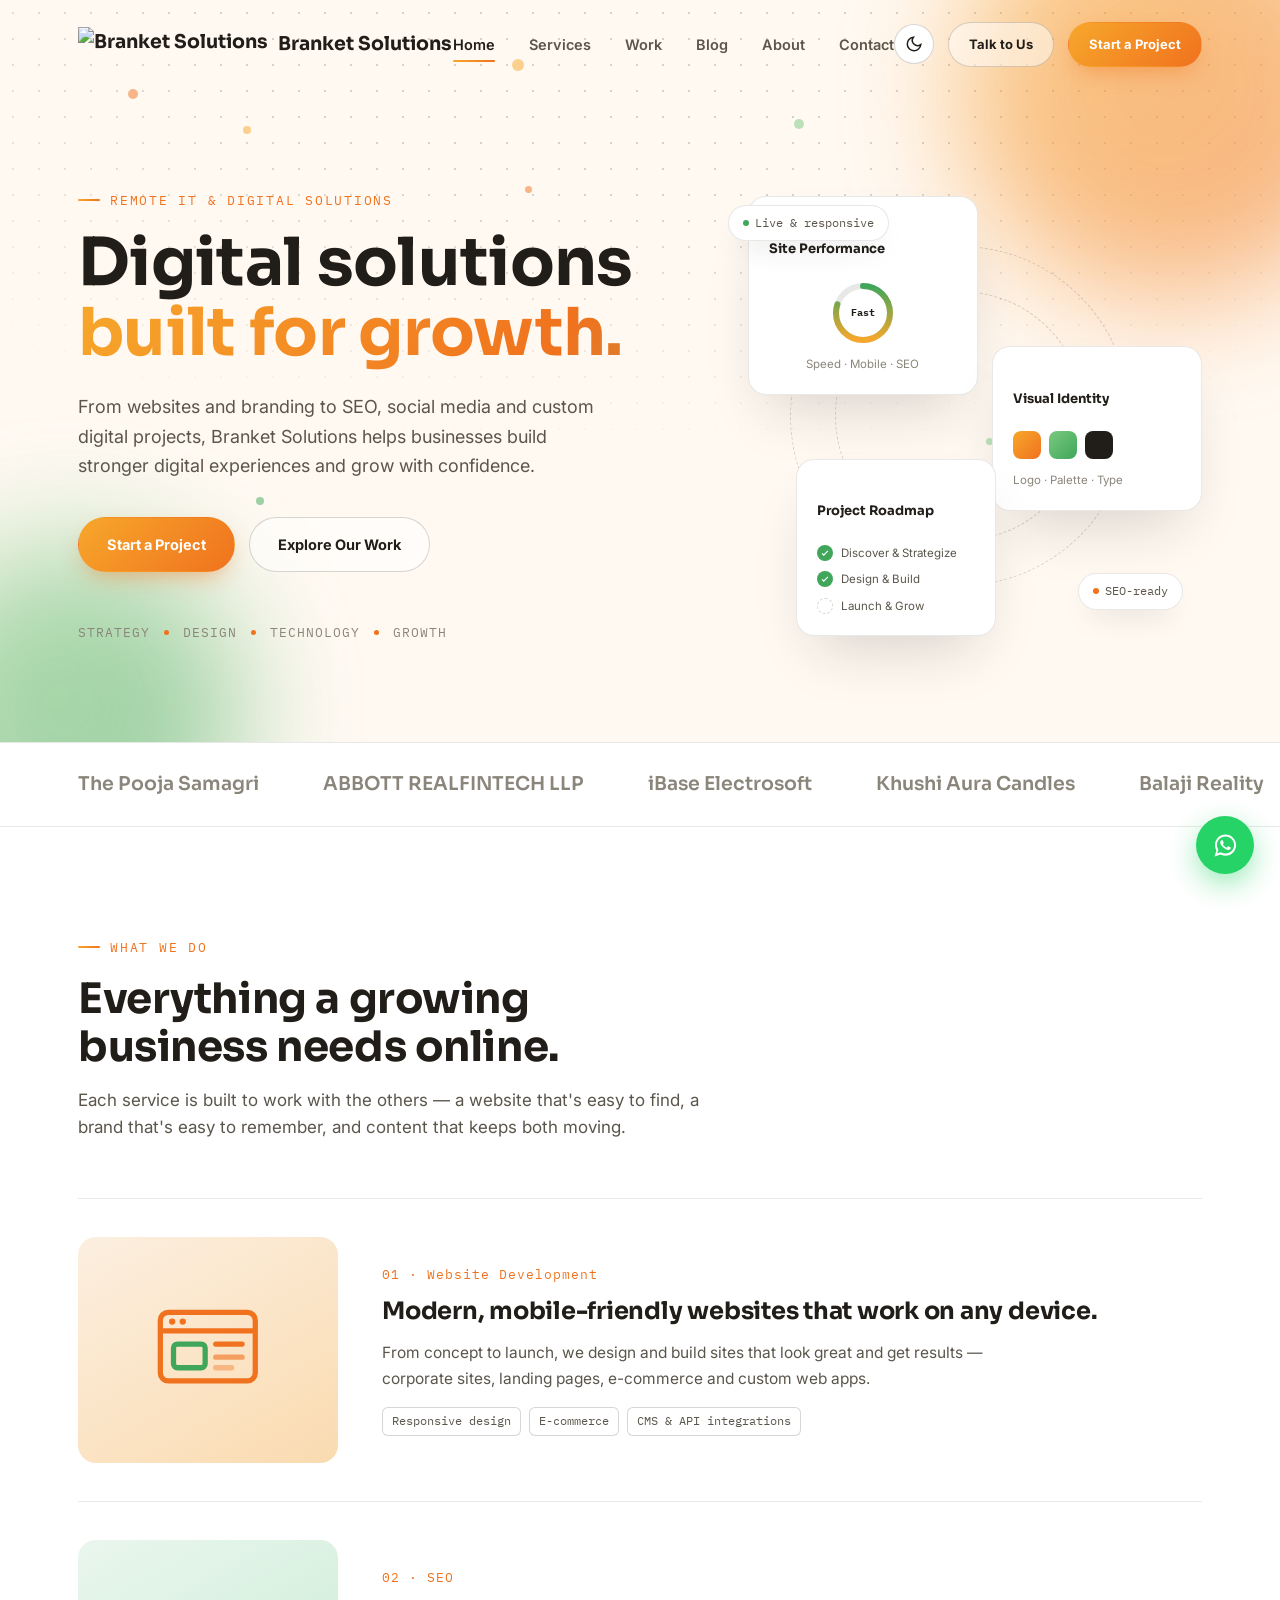
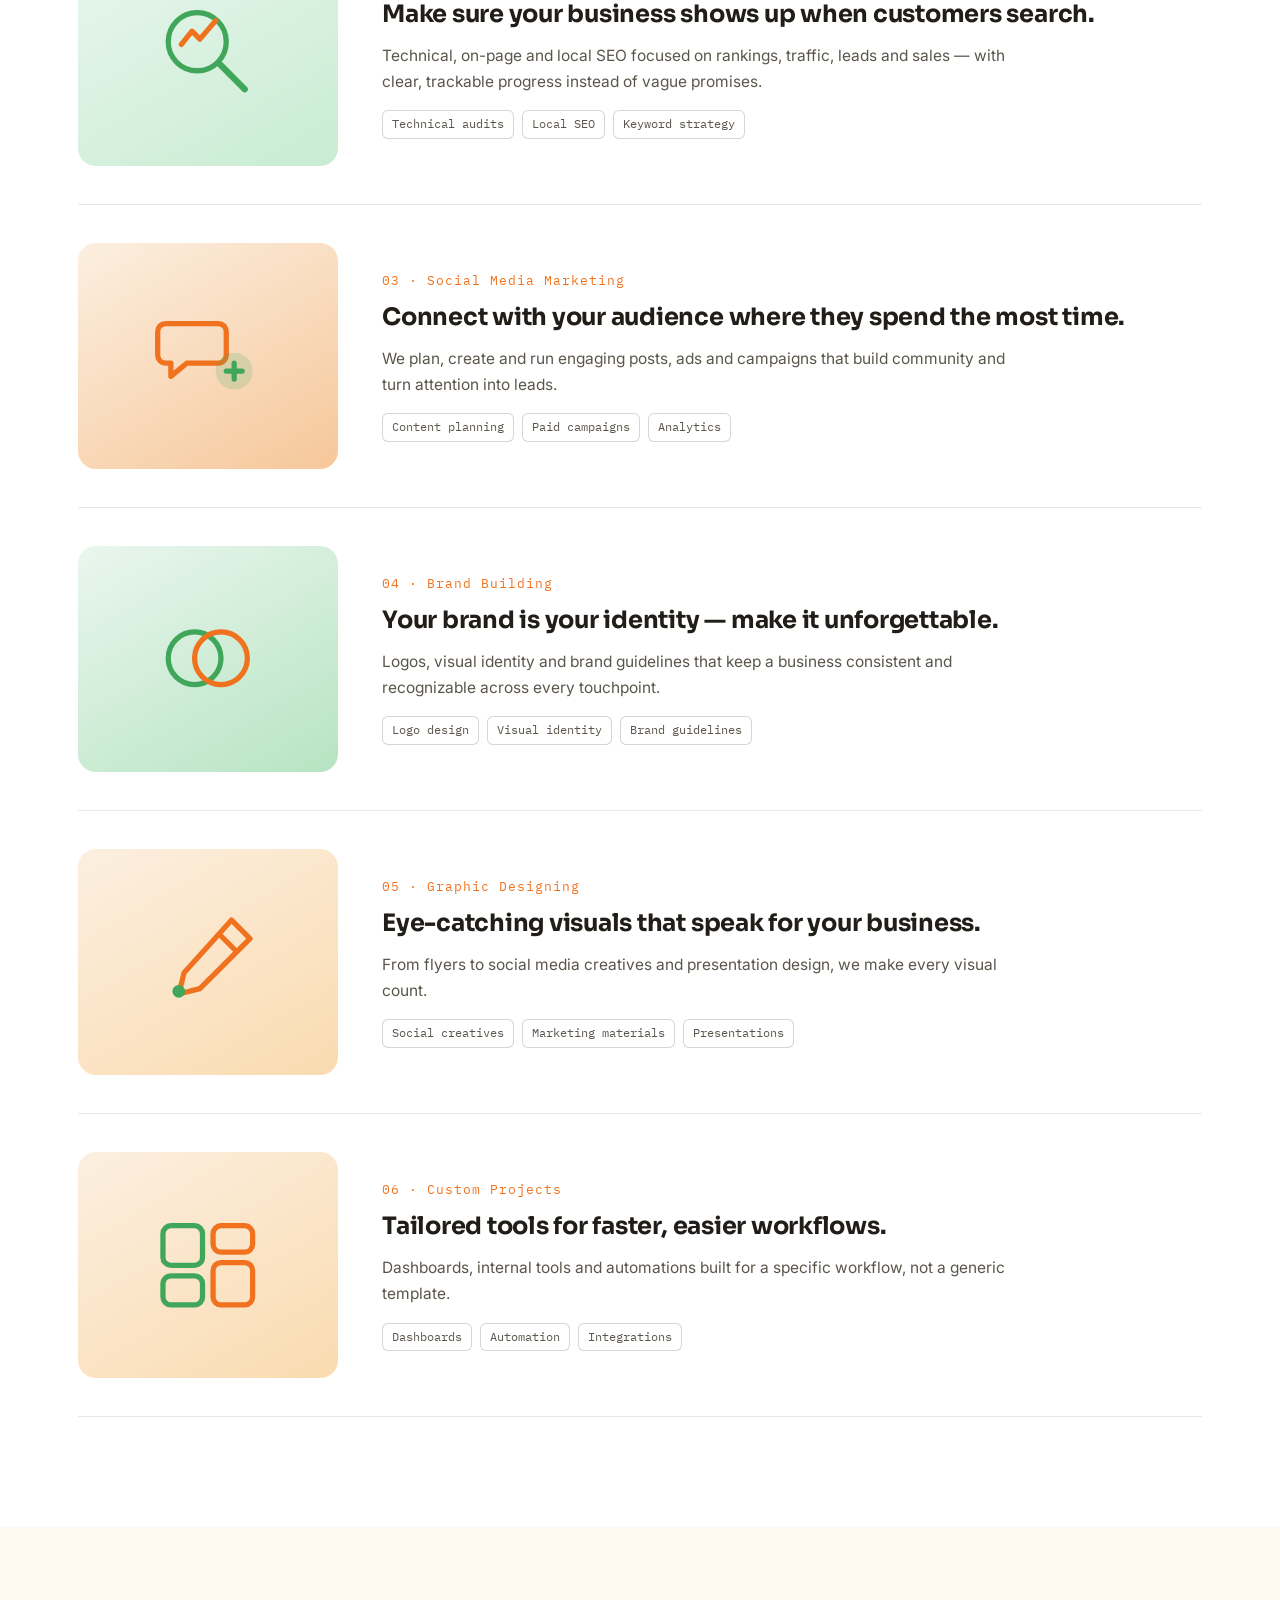
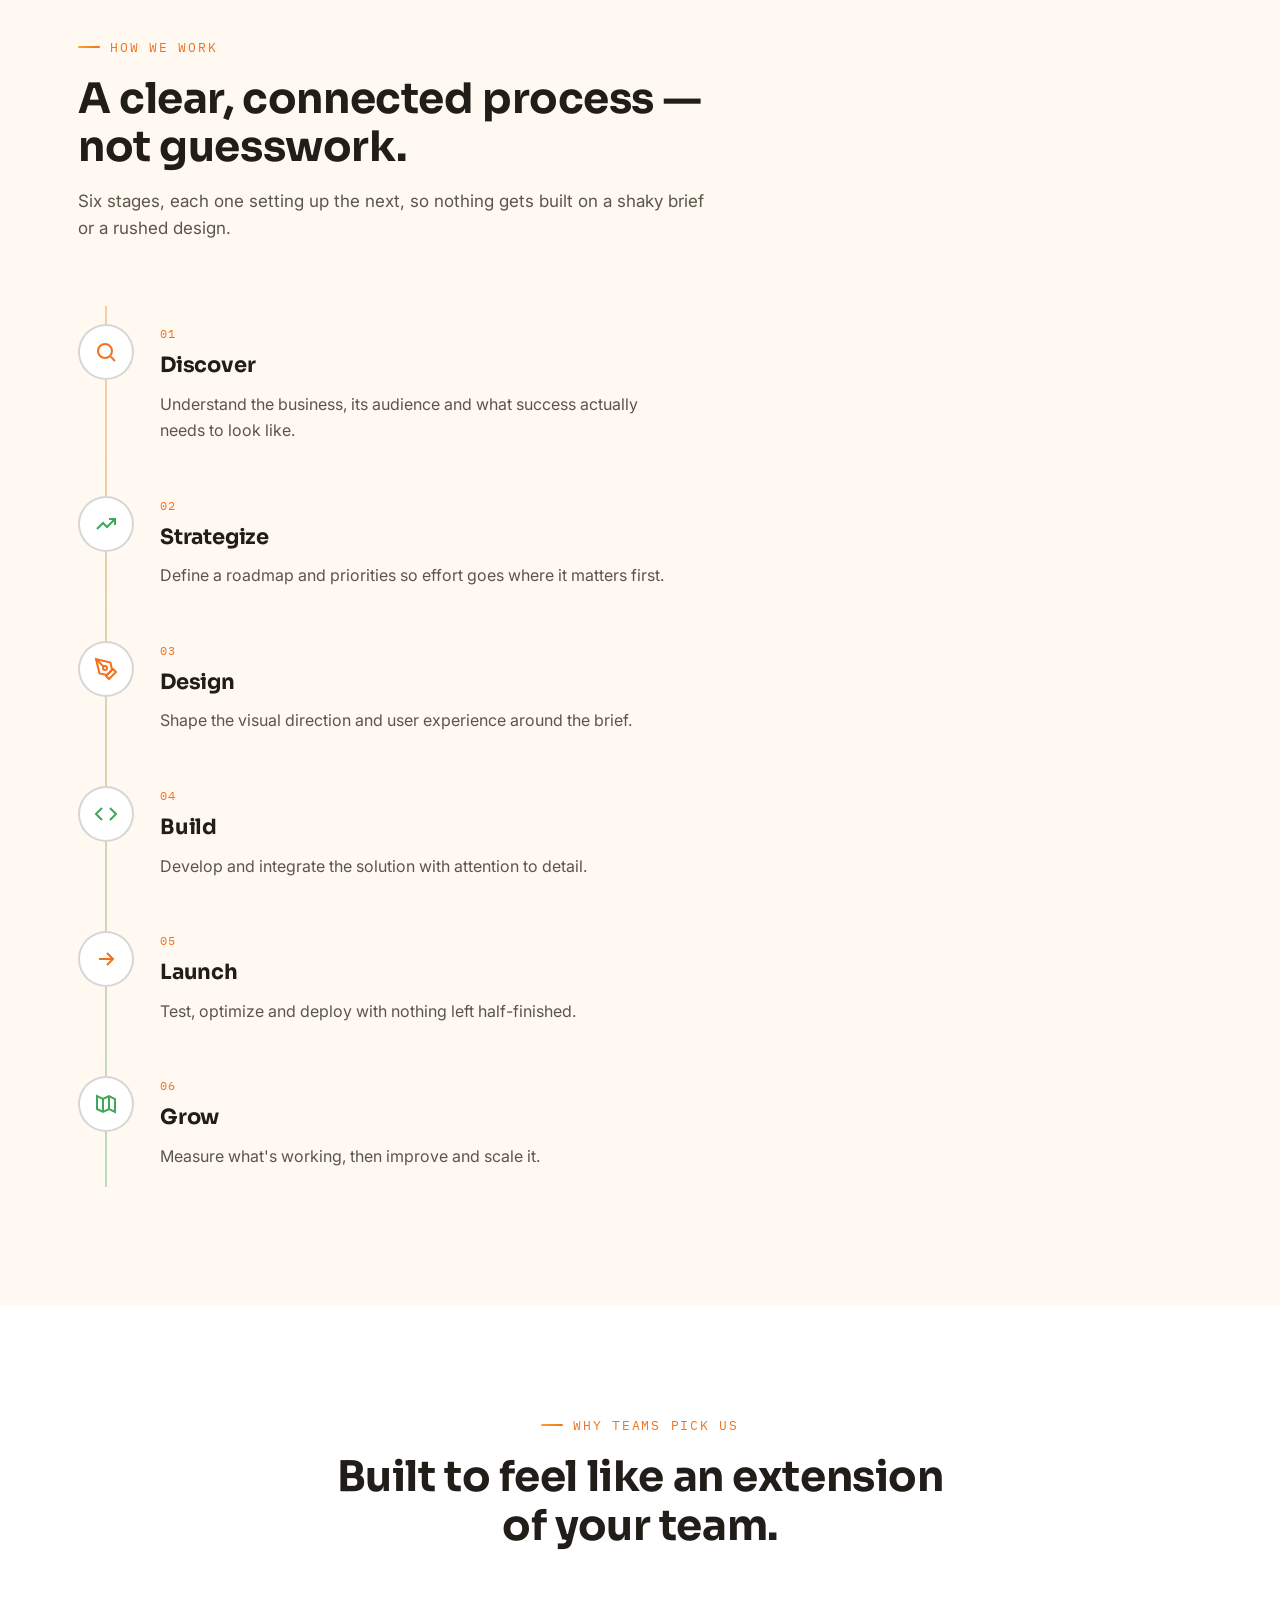
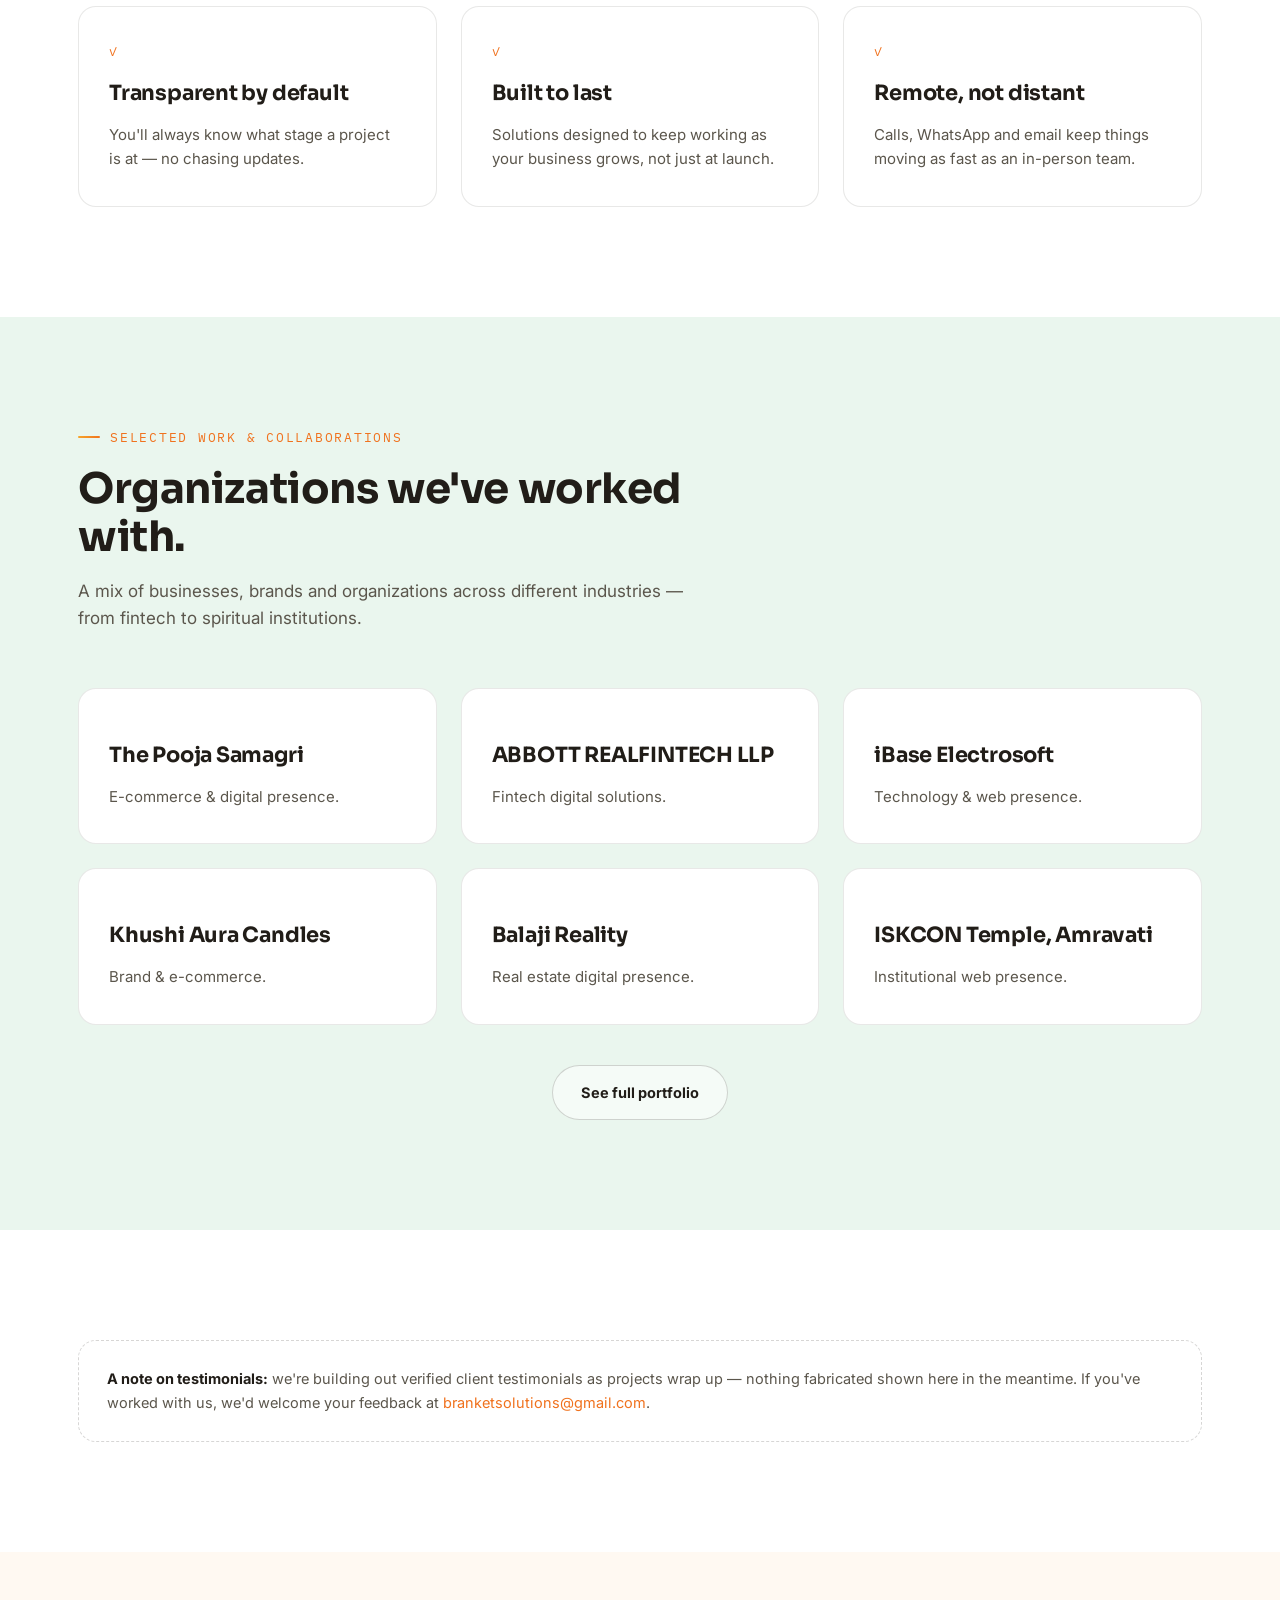
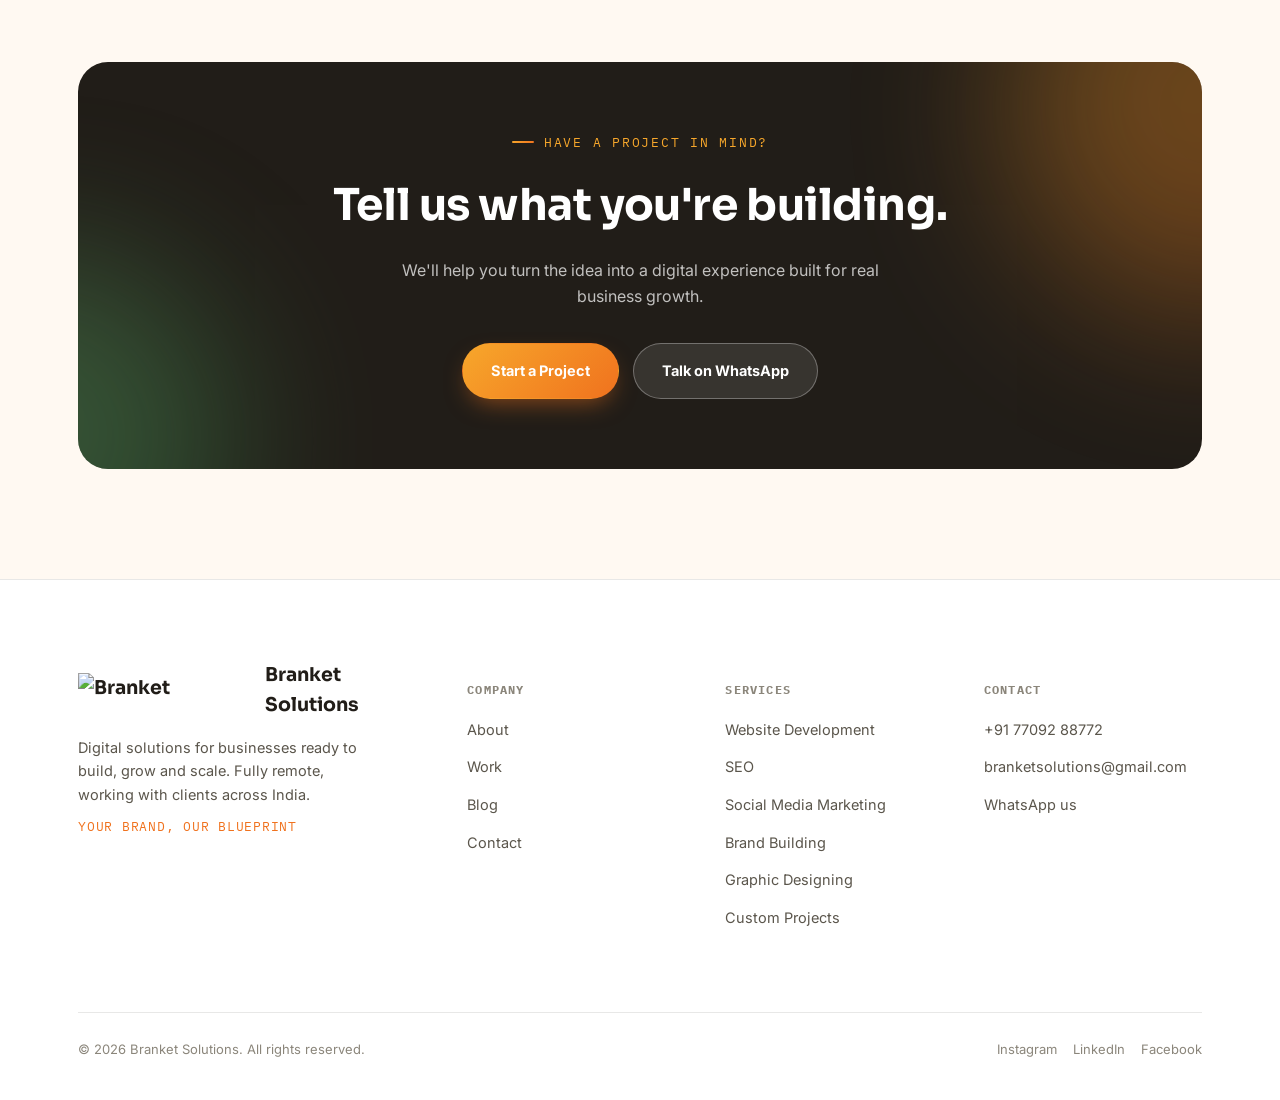
==== index.html @ 9de7635f "Add files via upload" ====
<!DOCTYPE html>
<html lang="en">
<head>
<meta charset="UTF-8">
<meta name="viewport" content="width=device-width, initial-scale=1.0">
<title>Branket Solutions — Digital Solutions Built for Growth</title>
<meta name="description" content="Branket Solutions is a remote IT and digital solutions company offering website development, SEO, social media marketing, brand building and custom projects.">
<link rel="icon" type="image/png" href="assets/favicon.png">
<link rel="stylesheet" href="style.css">
<meta name="keywords" content="Branket Solutions, website development company, SEO services India, social media marketing agency, brand building, graphic design agency, custom software development, digital marketing agency India, remote IT company">
<link rel="canonical" href="https://branketsolutions.website/">
<meta name="robots" content="index, follow">
<meta name="author" content="Branket Solutions">
<meta property="og:type" content="website">
<meta property="og:title" content="Branket Solutions — Website Development, SEO & Digital Marketing Agency">
<meta property="og:description" content="Branket Solutions is a remote IT and digital solutions company offering website development, SEO, social media marketing, brand building, graphic designing and custom software projects across India.">
<meta property="og:url" content="https://branketsolutions.website/">
<meta property="og:image" content="https://branketsolutions.website/assets/logo.png">
<meta property="og:site_name" content="Branket Solutions">
<meta name="twitter:card" content="summary_large_image">
<meta name="twitter:title" content="Branket Solutions — Website Development, SEO & Digital Marketing Agency">
<meta name="twitter:description" content="Branket Solutions is a remote IT and digital solutions company offering website development, SEO, social media marketing, brand building, graphic designing and custom software projects across India.">
<meta name="twitter:image" content="https://branketsolutions.website/assets/logo.png">
<meta name="theme-color" content="#F0721E">
<link rel="preconnect" href="https://fonts.googleapis.com">
<link rel="preconnect" href="https://fonts.gstatic.com" crossorigin>
<link rel="stylesheet" href="https://fonts.googleapis.com/css2?family=Sora:wght@400;500;600;700;800&family=Inter:wght@400;500;600;700&family=IBM+Plex+Mono:wght@400;500&display=swap">
<script type="application/ld+json">
{
  "@context": "https://schema.org",
  "@type": "Organization",
  "name": "Branket Solutions",
  "alternateName": "Branket = Brand + Market",
  "url": "https://branketsolutions.website/",
  "logo": "https://branketsolutions.website/assets/logo.png",
  "slogan": "Your Brand, Our Blueprint",
  "description": "Branket Solutions is a fully remote IT and digital solutions company offering website development, SEO, social media marketing, brand building, graphic designing and custom software projects.",
  "founder": { "@type": "Person", "name": "Piyush Mishra" },
  "areaServed": "IN",
  "email": "branketsolutions@gmail.com",
  "telephone": "+91-77092-88772",
  "sameAs": [
    "https://instagram.com/branketsolutions"
  ]
}
</script>

</head>
<body>
<div class="preloader" role="status" aria-label="Loading">
  <img src="assets/logo-mark.png" alt="">
  <div class="loader-bar"><span></span></div>
</div>
<div class="scroll-progress"></div>

<nav class="nav">
  <div class="wrap">
    <a href="index.html" class="brand"><img src="assets/logo-mark.png" alt="Branket Solutions"> Branket Solutions</a>
    <div class="nav-links">
      <a href="index.html" class="active">Home</a>
      <a href="services.html">Services</a>
      <a href="work.html">Work</a>
      <a href="blog.html">Blog</a>
      <a href="about.html">About</a>
      <a href="contact.html">Contact</a>
    </div>
    <div class="nav-cta">
      <button class="theme-btn" aria-label="Toggle dark mode">
        <svg class="icon-moon" viewBox="0 0 24 24" fill="none" stroke="currentColor" stroke-width="2"><path d="M21 12.79A9 9 0 1 1 11.21 3 7 7 0 0 0 21 12.79z"/></svg>
        <svg class="icon-sun" viewBox="0 0 24 24" fill="none" stroke="currentColor" stroke-width="2"><circle cx="12" cy="12" r="4"/><path d="M12 2v2M12 20v2M4.93 4.93l1.41 1.41M17.66 17.66l1.41 1.41M2 12h2M20 12h2M6.34 17.66l-1.41 1.41M19.07 4.93l-1.41 1.41"/></svg>
      </button>
      <a href="contact.html" class="btn btn-ghost btn-sm">Talk to Us</a>
      <a href="contact.html" class="btn btn-primary btn-sm">Start a Project</a>
    </div>
    <button class="nav-toggle" aria-label="Open menu">
      <svg viewBox="0 0 24 24" fill="none" stroke="currentColor" stroke-width="2"><path d="M3 6h18M3 12h18M3 18h18"/></svg>
    </button>
  </div>
</nav>

<div class="mobile-menu">
  <a href="index.html">Home</a>
  <a href="services.html">Services</a>
  <a href="work.html">Work</a>
  <a href="blog.html">Blog</a>
  <a href="about.html">About</a>
  <a href="contact.html">Contact</a>
  <a href="contact.html" class="btn btn-primary">Start a Project</a>
</div>

<header class="hero">
  <div class="dot-grid"></div>
  <div class="particle-field" aria-hidden="true">
  <span class="particle" style="top:8%; left:40%; width:12px; height:12px; background:var(--orange-2); animation-duration:9s; animation-delay:1.5s;"></span>
  <span class="particle" style="top:16%; left:62%; width:10px; height:10px; background:var(--green-2); animation-duration:10s; animation-delay:0.1s;"></span>
  <span class="particle" style="top:59%; left:77%; width:7px; height:7px; background:var(--green-2); animation-duration:9s; animation-delay:0.7s;"></span>
  <span class="particle" style="top:17%; left:19%; width:8px; height:8px; background:var(--orange-2); animation-duration:6s; animation-delay:0.6s;"></span>
  <span class="particle" style="top:67%; left:20%; width:8px; height:8px; background:var(--green); animation-duration:10s; animation-delay:0.7s;"></span>
  <span class="particle" style="top:12%; left:10%; width:10px; height:10px; background:var(--orange); animation-duration:7s; animation-delay:3.8s;"></span>
  <span class="particle" style="top:25%; left:41%; width:7px; height:7px; background:var(--orange); animation-duration:10s; animation-delay:2.5s;"></span>
</div>
  <div class="blob blob-orange" style="width:420px;height:420px;top:-120px;right:-100px;"></div>
  <div class="blob blob-green" style="width:340px;height:340px;bottom:-140px;left:-100px; animation-delay:3s;"></div>

  <div class="wrap hero-grid">
    <div>
      <div class="eyebrow">Remote IT & Digital Solutions</div>
      <h1>Digital solutions <span class="hl">built for growth.</span></h1>
      <p class="hero-sub">From websites and branding to SEO, social media and custom digital projects, Branket Solutions helps businesses build stronger digital experiences and grow with confidence.</p>
      <div class="hero-ctas">
        <a href="contact.html" class="btn btn-primary">Start a Project</a>
        <a href="work.html" class="btn btn-ghost">Explore Our Work</a>
      </div>
      <div class="hero-trust">
        <span>Strategy</span><span class="dot"></span>
        <span>Design</span><span class="dot"></span>
        <span>Technology</span><span class="dot"></span>
        <span>Growth</span>
      </div>
    </div>

    <div class="hero-visual" aria-hidden="true">
      <div class="hero-ring r1"></div>
      <div class="hero-ring r2"></div>

      <span class="chip-float anim-bounce" style="top:2%; left:2%;"><span class="dot" style="background:var(--green);"></span> Live &amp; responsive</span>
      <span class="chip-float anim-bounce anim-delay-2" style="bottom:6%; right:4%;"><span class="dot" style="background:var(--orange);"></span> SEO-ready</span>

      <div class="hero-card c1 anim-twist">
        <h5>Site Performance</h5>
        <div class="gauge">
          <svg viewBox="0 0 64 64">
            <defs>
              <linearGradient id="gaugeGradient" x1="0%" y1="0%" x2="100%" y2="0%">
                <stop offset="0%" stop-color="var(--orange-2)"/>
                <stop offset="100%" stop-color="var(--green)"/>
              </linearGradient>
            </defs>
            <circle class="track" cx="32" cy="32" r="27"/>
            <circle class="fill" cx="32" cy="32" r="27"/>
          </svg>
          <span class="gauge-label">Fast</span>
        </div>
        <div class="metric-label" style="text-align:center; margin-top:10px;">Speed · Mobile · SEO</div>
      </div>

      <div class="hero-card c2 anim-jump anim-delay-1">
        <h5>Visual Identity</h5>
        <div class="swatch-row">
          <span class="swatch" style="background:var(--grad-warm);"></span>
          <span class="swatch" style="background:var(--grad-cool);"></span>
          <span class="swatch" style="background:var(--ink);"></span>
        </div>
        <div class="metric-label" style="margin-top:12px;">Logo · Palette · Type</div>
      </div>

      <div class="hero-card c3 anim-wiggle anim-delay-3">
        <h5>Project Roadmap</h5>
        <div class="checklist">
          <div class="row"><span class="tick done"><svg viewBox="0 0 24 24" fill="none" stroke="#fff" stroke-width="3"><path d="M5 13l4 4L19 7"/></svg></span> Discover & Strategize</div>
          <div class="row"><span class="tick done"><svg viewBox="0 0 24 24" fill="none" stroke="#fff" stroke-width="3"><path d="M5 13l4 4L19 7"/></svg></span> Design & Build</div>
          <div class="row"><span class="tick pending"></span> Launch & Grow</div>
        </div>
      </div>
    </div>
  </div>
</header>

<div class="marquee-outer">
  <div class="wrap">
    <div class="marquee-track">
      <span>The Pooja Samagri</span>
      <span>ABBOTT REALFINTECH LLP</span>
      <span>iBase Electrosoft</span>
      <span>Khushi Aura Candles</span>
      <span>Balaji Reality</span>
      <span>Aura Verse Global</span>
      <span>ISKCON Temple, Amravati</span>
      <span>Ganpateshwar Baba</span>
    </div>
  </div>
</div>

<section class="section-alt">
  <div class="wrap">
    <div class="section-head reveal">
      <div class="eyebrow">What we do</div>
      <h2>Everything a growing business needs online.</h2>
      <p>Each service is built to work with the others — a website that's easy to find, a brand that's easy to remember, and content that keeps both moving.</p>
    </div>

    <div class="service-row reveal reveal-left">
      <div class="service-icon i1">
        <svg viewBox="0 0 48 48" fill="none">
          <rect x="6" y="10" width="36" height="26" rx="3" stroke="var(--orange)" stroke-width="2"/>
          <line x1="6" y1="17" x2="42" y2="17" stroke="var(--orange)" stroke-width="2"/>
          <circle cx="10.5" cy="13.5" r="1.2" fill="var(--orange)"/>
          <circle cx="14.5" cy="13.5" r="1.2" fill="var(--orange)"/>
          <rect x="11" y="22" width="12" height="9" rx="1.5" stroke="var(--green)" stroke-width="2"/>
          <line x1="27" y1="22" x2="37" y2="22" stroke="var(--orange)" stroke-width="2" stroke-linecap="round"/>
          <line x1="27" y1="27" x2="37" y2="27" stroke="var(--orange)" stroke-width="2" stroke-linecap="round" opacity=".6"/>
          <line x1="27" y1="31" x2="33" y2="31" stroke="var(--orange)" stroke-width="2" stroke-linecap="round" opacity=".4"/>
        </svg>
      </div>
      <div class="service-copy">
        <div class="idx">01 · Website Development</div>
        <h3>Modern, mobile-friendly websites that work on any device.</h3>
        <p>From concept to launch, we design and build sites that look great and get results — corporate sites, landing pages, e-commerce and custom web apps.</p>
        <div class="tags"><span class="tag">Responsive design</span><span class="tag">E-commerce</span><span class="tag">CMS & API integrations</span></div>
      </div>
    </div>

    <div class="service-row reveal reveal-right">
      <div class="service-icon i2">
        <svg viewBox="0 0 48 48" fill="none">
          <circle cx="20" cy="20" r="11" stroke="var(--green)" stroke-width="2"/>
          <line x1="28" y1="28" x2="38" y2="38" stroke="var(--green)" stroke-width="2.4" stroke-linecap="round"/>
          <path d="M14 21l4-5 3 3 6-7" stroke="var(--orange)" stroke-width="2" stroke-linecap="round" stroke-linejoin="round"/>
        </svg>
      </div>
      <div class="service-copy">
        <div class="idx">02 · SEO</div>
        <h3>Make sure your business shows up when customers search.</h3>
        <p>Technical, on-page and local SEO focused on rankings, traffic, leads and sales — with clear, trackable progress instead of vague promises.</p>
        <div class="tags"><span class="tag">Technical audits</span><span class="tag">Local SEO</span><span class="tag">Keyword strategy</span></div>
      </div>
    </div>

    <div class="service-row reveal reveal-left">
      <div class="service-icon i3">
        <svg viewBox="0 0 48 48" fill="none">
          <path d="M8 12h20a3 3 0 0 1 3 3v9a3 3 0 0 1-3 3H16l-6 5v-5h-2a3 3 0 0 1-3-3v-9a3 3 0 0 1 3-3z" stroke="var(--orange)" stroke-width="2" stroke-linejoin="round"/>
          <circle cx="34" cy="30" r="7" fill="var(--green)" opacity=".18"/>
          <path d="M31 30h6M34 27v6" stroke="var(--green)" stroke-width="2" stroke-linecap="round"/>
        </svg>
      </div>
      <div class="service-copy">
        <div class="idx">03 · Social Media Marketing</div>
        <h3>Connect with your audience where they spend the most time.</h3>
        <p>We plan, create and run engaging posts, ads and campaigns that build community and turn attention into leads.</p>
        <div class="tags"><span class="tag">Content planning</span><span class="tag">Paid campaigns</span><span class="tag">Analytics</span></div>
      </div>
    </div>

    <div class="service-row reveal reveal-right">
      <div class="service-icon i4">
        <svg viewBox="0 0 48 48" fill="none">
          <circle cx="19" cy="24" r="10" stroke="var(--green)" stroke-width="2"/>
          <circle cx="29" cy="24" r="10" stroke="var(--orange)" stroke-width="2"/>
        </svg>
      </div>
      <div class="service-copy">
        <div class="idx">04 · Brand Building</div>
        <h3>Your brand is your identity — make it unforgettable.</h3>
        <p>Logos, visual identity and brand guidelines that keep a business consistent and recognizable across every touchpoint.</p>
        <div class="tags"><span class="tag">Logo design</span><span class="tag">Visual identity</span><span class="tag">Brand guidelines</span></div>
      </div>
    </div>

    <div class="service-row reveal reveal-left">
      <div class="service-icon i5">
        <svg viewBox="0 0 48 48" fill="none">
          <path d="M33 8l7 7-19 19-8 2 2-8z" stroke="var(--orange)" stroke-width="2" stroke-linejoin="round"/>
          <line x1="28" y1="13" x2="35" y2="20" stroke="var(--orange)" stroke-width="2"/>
          <circle cx="13" cy="35" r="2.4" fill="var(--green)"/>
        </svg>
      </div>
      <div class="service-copy">
        <div class="idx">05 · Graphic Designing</div>
        <h3>Eye-catching visuals that speak for your business.</h3>
        <p>From flyers to social media creatives and presentation design, we make every visual count.</p>
        <div class="tags"><span class="tag">Social creatives</span><span class="tag">Marketing materials</span><span class="tag">Presentations</span></div>
      </div>
    </div>

    <div class="service-row reveal reveal-right">
      <div class="service-icon i1">
        <svg viewBox="0 0 48 48" fill="none">
          <rect x="7" y="9" width="15" height="15" rx="3" stroke="var(--green)" stroke-width="2"/>
          <rect x="26" y="9" width="15" height="10" rx="3" stroke="var(--orange)" stroke-width="2"/>
          <rect x="26" y="23" width="15" height="16" rx="3" stroke="var(--orange)" stroke-width="2"/>
          <rect x="7" y="28" width="15" height="11" rx="3" stroke="var(--green)" stroke-width="2"/>
        </svg>
      </div>
      <div class="service-copy">
        <div class="idx">06 · Custom Projects</div>
        <h3>Tailored tools for faster, easier workflows.</h3>
        <p>Dashboards, internal tools and automations built for a specific workflow, not a generic template.</p>
        <div class="tags"><span class="tag">Dashboards</span><span class="tag">Automation</span><span class="tag">Integrations</span></div>
      </div>
    </div>
  </div>
</section>

<section>
  <div class="wrap">
    <div class="section-head reveal reveal-left">
      <div class="eyebrow">How we work</div>
      <h2>A clear, connected process — not guesswork.</h2>
      <p>Six stages, each one setting up the next, so nothing gets built on a shaky brief or a rushed design.</p>
    </div>
    <div class="timeline">
      <div class="timeline-item reveal">
        <div class="timeline-node"><svg viewBox="0 0 24 24" fill="none" stroke="var(--orange)" stroke-width="2"><circle cx="11" cy="11" r="7"/><line x1="21" y1="21" x2="16.65" y2="16.65"/></svg></div>
        <div class="timeline-copy"><div class="num">01</div><h3>Discover</h3><p>Understand the business, its audience and what success actually needs to look like.</p></div>
      </div>
      <div class="timeline-item reveal">
        <div class="timeline-node"><svg viewBox="0 0 24 24" fill="none" stroke="var(--green)" stroke-width="2"><path d="M3 17l6-6 4 4 8-8"/><path d="M15 7h6v6"/></svg></div>
        <div class="timeline-copy"><div class="num">02</div><h3>Strategize</h3><p>Define a roadmap and priorities so effort goes where it matters first.</p></div>
      </div>
      <div class="timeline-item reveal">
        <div class="timeline-node"><svg viewBox="0 0 24 24" fill="none" stroke="var(--orange)" stroke-width="2"><path d="M12 19l7-7 3 3-7 7-3-3z"/><path d="M18 13l-1.5-7.5L2 2l3.5 14.5L13 18l5-5z"/><path d="M2 2l7.586 7.586"/><circle cx="11" cy="11" r="2"/></svg></div>
        <div class="timeline-copy"><div class="num">03</div><h3>Design</h3><p>Shape the visual direction and user experience around the brief.</p></div>
      </div>
      <div class="timeline-item reveal">
        <div class="timeline-node"><svg viewBox="0 0 24 24" fill="none" stroke="var(--green)" stroke-width="2"><path d="M16 18l6-6-6-6M8 6l-6 6 6 6"/></svg></div>
        <div class="timeline-copy"><div class="num">04</div><h3>Build</h3><p>Develop and integrate the solution with attention to detail.</p></div>
      </div>
      <div class="timeline-item reveal">
        <div class="timeline-node"><svg viewBox="0 0 24 24" fill="none" stroke="var(--orange)" stroke-width="2"><path d="M5 12h14M13 6l6 6-6 6"/></svg></div>
        <div class="timeline-copy"><div class="num">05</div><h3>Launch</h3><p>Test, optimize and deploy with nothing left half-finished.</p></div>
      </div>
      <div class="timeline-item reveal">
        <div class="timeline-node"><svg viewBox="0 0 24 24" fill="none" stroke="var(--green)" stroke-width="2"><path d="M3 17l6 3 6-3 6 3V7l-6-3-6 3-6-3z"/><path d="M9 7v13M15 4v13"/></svg></div>
        <div class="timeline-copy"><div class="num">06</div><h3>Grow</h3><p>Measure what's working, then improve and scale it.</p></div>
      </div>
    </div>
  </div>
</section>

<section class="section-alt">
  <div class="wrap">
    <div class="section-head center reveal">
      <div class="eyebrow" style="justify-content:center;">Why teams pick us</div>
      <h2>Built to feel like an extension of your team.</h2>
    </div>
    <div class="grid-3">
      <div class="card reveal reveal-scale"><div class="idx">✓</div><h3>Transparent by default</h3><p>You'll always know what stage a project is at — no chasing updates.</p></div>
      <div class="card reveal reveal-scale reveal-delay-1"><div class="idx">✓</div><h3>Built to last</h3><p>Solutions designed to keep working as your business grows, not just at launch.</p></div>
      <div class="card reveal reveal-scale reveal-delay-2"><div class="idx">✓</div><h3>Remote, not distant</h3><p>Calls, WhatsApp and email keep things moving as fast as an in-person team.</p></div>
    </div>
  </div>
</section>

<section class="section-mint">
  <div class="wrap">
    <div class="section-head reveal">
      <div class="eyebrow">Selected work & collaborations</div>
      <h2>Organizations we've worked with.</h2>
      <p>A mix of businesses, brands and organizations across different industries — from fintech to spiritual institutions.</p>
    </div>
    <div class="grid-3">
      <div class="card reveal"><h3>The Pooja Samagri</h3><p>E-commerce & digital presence.</p></div>
      <div class="card reveal reveal-delay-1"><h3>ABBOTT REALFINTECH LLP</h3><p>Fintech digital solutions.</p></div>
      <div class="card reveal reveal-delay-2"><h3>iBase Electrosoft</h3><p>Technology & web presence.</p></div>
      <div class="card reveal"><h3>Khushi Aura Candles</h3><p>Brand & e-commerce.</p></div>
      <div class="card reveal reveal-delay-1"><h3>Balaji Reality</h3><p>Real estate digital presence.</p></div>
      <div class="card reveal reveal-delay-2"><h3>ISKCON Temple, Amravati</h3><p>Institutional web presence.</p></div>
    </div>
    <div class="center-text reveal" style="margin-top:40px;">
      <a href="work.html" class="btn btn-ghost">See full portfolio</a>
    </div>
  </div>
</section>

<section class="section-alt">
  <div class="wrap">
    <div class="notice reveal">
      <strong>A note on testimonials:</strong> we're building out verified client testimonials as projects wrap up — nothing fabricated shown here in the meantime. If you've worked with us, we'd welcome your feedback at <a href="mailto:branketsolutions@gmail.com" style="color:var(--orange);">branketsolutions@gmail.com</a>.
    </div>
  </div>
</section>

<section>
  <div class="wrap">
    <div class="final-cta reveal">
      <div class="eyebrow on-dark" style="justify-content:center;">Have a project in mind?</div>
      <h2>Tell us what you're building.</h2>
      <p>We'll help you turn the idea into a digital experience built for real business growth.</p>
      <div class="hero-ctas">
        <a href="contact.html" class="btn btn-primary">Start a Project</a>
        <a href="#" data-wa="Hi Branket Solutions, I'd like to talk about a project." class="btn btn-ghost" style="background:rgba(255,255,255,0.1); color:#fff; border-color:rgba(255,255,255,0.3);">Talk on WhatsApp</a>
      </div>
    </div>
  </div>
</section>

<footer>
  <div class="wrap">
    <div class="footer-grid">
      <div class="footer-brand">
        <a href="index.html" class="brand"><img src="assets/logo-mark.png" alt="Branket Solutions"> Branket Solutions</a>
        <p>Digital solutions for businesses ready to build, grow and scale. Fully remote, working with clients across India.</p>
        <p style="margin-top:10px; font-family:var(--f-mono); font-size:12.5px; letter-spacing:0.06em; color:var(--orange); text-transform:uppercase;">Your Brand, Our Blueprint</p>
      </div>
      <div class="footer-col">
        <h5>Company</h5>
        <ul><li><a href="about.html">About</a></li><li><a href="work.html">Work</a></li><li><a href="blog.html">Blog</a></li><li><a href="contact.html">Contact</a></li></ul>
      </div>
      <div class="footer-col">
        <h5>Services</h5>
        <ul>
          <li><a href="services.html#web">Website Development</a></li>
          <li><a href="services.html#seo">SEO</a></li>
          <li><a href="services.html#social">Social Media Marketing</a></li>
          <li><a href="services.html#brand">Brand Building</a></li>
          <li><a href="services.html#graphic">Graphic Designing</a></li>
          <li><a href="services.html#custom">Custom Projects</a></li>
        </ul>
      </div>
      <div class="footer-col">
        <h5>Contact</h5>
        <ul>
          <li><a href="tel:+917709288772">+91 77092 88772</a></li>
          <li><a href="mailto:branketsolutions@gmail.com">branketsolutions@gmail.com</a></li>
          <li><a href="#" data-wa="Hi Branket Solutions, I'd like to know more.">WhatsApp us</a></li>
        </ul>
      </div>
    </div>
    <div class="footer-bottom">
      <span>© <span id="year"></span> Branket Solutions. All rights reserved.</span>
      <div class="footer-social">
        <a href="https://instagram.com/branketsolutions" target="_blank" rel="noopener">Instagram</a>
        <a href="#" target="_blank" rel="noopener">LinkedIn</a>
        <a href="#" target="_blank" rel="noopener">Facebook</a>
      </div>
    </div>
  </div>
</footer>

<button class="scroll-top" aria-label="Scroll to top">
  <svg viewBox="0 0 24 24" fill="none" stroke="currentColor" stroke-width="2"><path d="M12 19V5M5 12l7-7 7 7"/></svg>
</button>
<a class="wa-float" href="#" data-wa="Hi Branket Solutions, I'd like to chat." aria-label="Chat on WhatsApp">
  <svg viewBox="0 0 32 32"><path d="M16.001 3C9.096 3 3.5 8.596 3.5 15.5c0 2.34.638 4.53 1.748 6.41L3 29l7.27-2.2a12.44 12.44 0 0 0 5.73 1.4c6.905 0 12.5-5.596 12.5-12.5S22.906 3 16.001 3zm0 22.6c-1.86 0-3.6-.5-5.1-1.38l-.366-.216-4.318 1.307 1.34-4.207-.24-.386a9.98 9.98 0 0 1-1.517-5.32C5.8 9.86 10.36 5.3 16 5.3s10.2 4.56 10.2 10.2-4.56 10.1-10.199 10.1zm5.6-7.63c-.307-.154-1.816-.897-2.098-1-.28-.103-.485-.154-.69.154-.204.307-.79 1-.968 1.205-.178.205-.357.23-.663.077-.307-.154-1.294-.477-2.465-1.52-.911-.812-1.526-1.815-1.705-2.123-.178-.307-.02-.473.134-.626.137-.137.307-.358.46-.537.153-.18.204-.307.307-.512.102-.205.05-.384-.026-.538-.077-.154-.69-1.664-.945-2.28-.249-.6-.502-.518-.69-.527-.178-.008-.383-.01-.588-.01-.204 0-.537.077-.818.384-.28.307-1.07 1.046-1.07 2.55 0 1.505 1.096 2.958 1.25 3.163.153.205 2.157 3.294 5.226 4.62.73.315 1.3.503 1.744.644.733.233 1.4.2 1.927.121.588-.088 1.816-.742 2.072-1.459.256-.716.256-1.33.18-1.459-.077-.128-.28-.205-.588-.358z"/></svg>
</a>

<script src="script.js" defer></script>
<script>document.getElementById("year").textContent = new Date().getFullYear();</script>
</body>
</html>
---- style.css ----
/* =========================================================
   BRANKET SOLUTIONS — DESIGN SYSTEM v2 (light / brand theme)
   ========================================================= */

:root{
  /* Brand colors sampled from the logo */
  --cream:      #FFF9F2;
  --cream-2:    #FCEFE0;
  --mint:       #EAF6EE;
  --ink:        #211D18;
  --ink-soft:   #5B564C;
  --ink-faint:  #8B867B;
  --line:       rgba(33,29,24,0.10);
  --line-strong:rgba(33,29,24,0.18);
  --white:      #FFFFFF;

  --orange:     #F0721E;
  --orange-2:   #F7A72B;
  --green:      #3FA65A;
  --green-2:    #7AC97F;

  --grad-brand: linear-gradient(120deg, var(--orange-2), var(--orange) 45%, #C98A3B 60%, var(--green));
  --grad-warm:  linear-gradient(135deg, var(--orange-2), var(--orange));
  --grad-cool:  linear-gradient(135deg, var(--green-2), var(--green));

  --f-display: 'Sora', sans-serif;
  --f-body:    'Inter', sans-serif;
  --f-mono:    'IBM Plex Mono', monospace;

  --radius-sm: 8px;
  --radius-md: 18px;
  --radius-lg: 30px;
  --container: 1180px;
  --ease: cubic-bezier(.16,.84,.44,1);
}

*,*::before,*::after{ box-sizing:border-box; }
html{ scroll-behavior:smooth; }
body{
  margin:0;
  background:var(--cream);
  color:var(--ink);
  font-family:var(--f-body);
  font-size:16px;
  line-height:1.6;
  -webkit-font-smoothing:antialiased;
  overflow-x:hidden;
}
img{ max-width:100%; display:block; }
a{ color:inherit; text-decoration:none; }
ul{ margin:0; padding:0; list-style:none; }
h1,h2,h3,h4{ font-family:var(--f-display); font-weight:700; margin:0; letter-spacing:-0.01em; }
p{ margin:0; }
button{ font-family:inherit; cursor:pointer; }

@media (prefers-reduced-motion: reduce){
  *{ animation-duration:0.001ms !important; animation-iteration-count:1 !important; transition-duration:0.001ms !important; scroll-behavior:auto !important; }
}
:focus-visible{ outline:2px solid var(--orange); outline-offset:3px; border-radius:4px; }

.wrap{ max-width:var(--container); margin:0 auto; padding:0 28px; position:relative; z-index:2; }

/* ---------- Reveal-on-scroll ---------- */
.reveal{ opacity:0; transform:translateY(22px); transition:opacity .55s var(--ease), transform .55s var(--ease); }
.reveal.in{ opacity:1; transform:none; }
.reveal-delay-1{ transition-delay:.08s; }
.reveal-delay-2{ transition-delay:.16s; }
.reveal-delay-3{ transition-delay:.24s; }

/* ---------- Background patterns ---------- */
.dot-grid{
  position:absolute; inset:0; z-index:0; pointer-events:none;
  background-image:radial-gradient(var(--line-strong) 1.4px, transparent 1.4px);
  background-size:26px 26px;
  mask-image:radial-gradient(ellipse 90% 70% at 50% 0%, #000 40%, transparent 90%);
}
.blob{
  position:absolute; border-radius:50%; filter:blur(60px); opacity:.55; z-index:0; pointer-events:none;
  animation:float 9s ease-in-out infinite;
}
.blob-orange{ background:var(--grad-warm); }
.blob-green{ background:var(--grad-cool); }
@keyframes float{
  0%,100%{ transform:translate(0,0) scale(1); }
  33%{ transform:translate(24px,-20px) scale(1.06); }
  66%{ transform:translate(-18px,16px) scale(0.97); }
}
@keyframes floatSlow{
  0%,100%{ transform:translateY(0) rotate(0deg); }
  50%{ transform:translateY(-14px) rotate(3deg); }
}

.eyebrow{
  font-family:var(--f-mono); font-size:12.5px; letter-spacing:0.14em; text-transform:uppercase;
  color:var(--orange); display:flex; align-items:center; gap:10px; margin-bottom:18px;
}
.eyebrow::before{ content:""; width:22px; height:2px; background:var(--grad-warm); border-radius:2px; display:inline-block; }
.eyebrow.on-dark{ color:var(--orange-2); }

/* ---------- Buttons ---------- */
.btn{
  display:inline-flex; align-items:center; gap:8px; padding:15px 28px; border-radius:999px;
  font-family:var(--f-body); font-weight:700; font-size:14.5px; border:1px solid transparent;
  transition:transform .35s var(--ease), box-shadow .35s ease, background .3s ease, border-color .3s ease;
  white-space:nowrap; position:relative;
}
.btn:hover{ transform:translateY(-2px); }
.btn-primary{ background:var(--grad-warm); color:#fff; box-shadow:0 10px 24px -8px rgba(240,114,30,0.55); }
.btn-primary:hover{ box-shadow:0 14px 30px -6px rgba(240,114,30,0.65); }
.btn-ghost{ border-color:var(--line-strong); color:var(--ink); background:rgba(255,255,255,0.5); }
.btn-ghost:hover{ border-color:var(--ink); background:#fff; }
.btn-dark{ background:var(--ink); color:#fff; }
.btn-dark:hover{ background:#000; }
.btn-sm{ padding:11px 20px; font-size:13px; }

/* ---------- Navbar ---------- */
.nav{
  position:fixed; top:0; left:0; right:0; z-index:200;
  padding:22px 0; transition:background .4s ease, padding .4s ease, box-shadow .4s ease;
}
.nav.is-scrolled{
  background:rgba(255,249,242,0.85); backdrop-filter:blur(14px);
  box-shadow:0 1px 0 var(--line); padding:14px 0;
}
.nav .wrap{ display:flex; align-items:center; justify-content:space-between; }
.brand{ display:flex; align-items:center; gap:10px; font-family:var(--f-display); font-weight:700; font-size:19px; }
.brand img{ height:34px; width:auto; }
.nav-links{ display:flex; align-items:center; gap:34px; }
.nav-links a{ font-size:14.5px; font-weight:600; color:var(--ink-soft); transition:color .25s ease; position:relative; }
.nav-links a:hover, .nav-links a.active{ color:var(--ink); }
.nav-links a.active::after{ content:""; position:absolute; left:0; right:0; bottom:-6px; height:2px; background:var(--grad-warm); border-radius:2px; }
.nav-cta{ display:flex; align-items:center; gap:14px; }
.nav-toggle{ display:none; background:none; border:none; color:var(--ink); padding:6px; }
.nav-toggle svg{ width:24px; height:24px; }

.mobile-menu{
  position:fixed; inset:0; z-index:190; background:var(--cream);
  display:flex; flex-direction:column; padding:110px 28px 40px;
  transform:translateY(-100%); transition:transform .4s var(--ease);
}
.mobile-menu.open{ transform:translateY(0); }
.mobile-menu a{ font-family:var(--f-display); font-size:28px; padding:16px 0; border-bottom:1px solid var(--line); }
.mobile-menu .btn{ margin-top:24px; align-self:flex-start; }

@media (max-width:860px){
  .nav-links{ display:none; }
  .nav-cta .btn-ghost{ display:none; }
  .nav-toggle{ display:block; }
}

/* ---------- Hero ---------- */
.hero{ position:relative; padding:190px 0 100px; overflow:hidden; }
.hero-grid{ display:grid; grid-template-columns:1.1fr 0.9fr; gap:50px; align-items:center; }
.hero h1{ font-size:clamp(38px, 5.2vw, 66px); line-height:1.06; }
.hero h1 .hl{
  background:var(--grad-brand); -webkit-background-clip:text; background-clip:text; color:transparent;
  background-size:200% auto; animation:sheen 4s linear infinite;
}
@keyframes sheen{ to{ background-position:200% center; } }
.hero-sub{ margin-top:24px; font-size:18px; color:var(--ink-soft); max-width:520px; line-height:1.65; }
.hero-ctas{ display:flex; gap:14px; margin-top:36px; flex-wrap:wrap; }
.hero-trust{ margin-top:50px; display:flex; align-items:center; gap:14px; font-family:var(--f-mono); font-size:12.5px; letter-spacing:0.08em; color:var(--ink-faint); text-transform:uppercase; }
.hero-trust .dot{ width:5px; height:5px; border-radius:50%; background:var(--orange); }

.hero-visual{ position:relative; height:440px; }
.hero-card{
  position:absolute; background:#fff; border-radius:var(--radius-md); border:1px solid var(--line);
  box-shadow:0 30px 60px -20px rgba(33,29,24,0.18); padding:20px; animation:floatSlow 5s ease-in-out infinite;
}
.hero-card.c1{ top:0; left:6%; width:230px; animation-delay:0s; }
.hero-card.c2{ top:150px; right:0; width:210px; animation-delay:1.2s; }
.hero-card.c3{ bottom:0; left:16%; width:200px; animation-delay:2.4s; }
.hero-card h5{ font-size:13px; font-family:var(--f-display); }
.hero-card .bar{ height:7px; border-radius:4px; background:var(--line); margin-top:10px; overflow:hidden; }
.hero-card .bar span{ display:block; height:100%; border-radius:4px; }
.hero-card .bar.w1 span{ width:82%; background:var(--grad-warm); }
.hero-card .bar.w2 span{ width:64%; background:var(--grad-cool); }
.hero-card .metric{ font-family:var(--f-mono); font-size:22px; margin-top:12px; color:var(--ink); }
.hero-card .metric-label{ font-size:11.5px; color:var(--ink-faint); margin-top:2px; }
.hero-ring{
  position:absolute; border-radius:50%; border:1.5px dashed var(--line-strong);
  top:50%; left:50%; transform:translate(-50%,-50%);
}
.hero-ring.r1{ width:340px; height:340px; }
.hero-ring.r2{ width:250px; height:250px; animation:spin 26s linear infinite; }
@keyframes spin{ to{ transform:translate(-50%,-50%) rotate(360deg); } }

@media (max-width:940px){
  .hero{ padding:150px 0 70px; }
  .hero-grid{ grid-template-columns:1fr; }
  .hero-visual{ height:320px; margin-top:20px; }
  .chip-float{ display:none; }
}

/* ---------- Marquee ---------- */
.marquee-outer{ overflow:hidden; padding:26px 0; background:var(--white); border-top:1px solid var(--line); border-bottom:1px solid var(--line); position:relative; }
.marquee-track{ display:flex; gap:64px; width:max-content; animation:scroll 22s linear infinite; }
.marquee-track span{ font-family:var(--f-display); font-size:19px; font-weight:600; color:var(--ink-faint); white-space:nowrap; transition:color .3s ease; }
.marquee-track span:hover{ color:var(--orange); }
@keyframes scroll{ from{ transform:translateX(0);} to{ transform:translateX(-50%);} }

/* ---------- Sections ---------- */
section{ padding:110px 0; position:relative; }
.section-alt{ background:var(--white); }
.section-mint{ background:var(--mint); }
.section-head{ max-width:640px; margin-bottom:56px; }
.section-head h2{ font-size:clamp(28px,3.6vw,42px); line-height:1.15; }
.section-head p{ margin-top:16px; color:var(--ink-soft); font-size:17px; line-height:1.6; }
.section-head.center{ margin-left:auto; margin-right:auto; text-align:center; }

/* ---------- Service rows (replaces generic 6-card grid) ---------- */
.service-row{
  display:grid; grid-template-columns:260px 1fr; gap:44px; align-items:center;
  padding:38px 0; border-top:1px solid var(--line);
}
.service-row:last-child{ border-bottom:1px solid var(--line); }
.service-icon{
  width:100%; aspect-ratio:1.15/1; border-radius:var(--radius-md);
  display:flex; align-items:center; justify-content:center; position:relative; overflow:hidden;
}
.service-icon svg{ width:56%; height:56%; position:relative; z-index:2; transition:transform .5s var(--ease); }
.service-icon.i1{ background:linear-gradient(150deg, #FCEFE0, #FADBB0); }
.service-icon.i2{ background:linear-gradient(150deg, #EAF6EE, #C8ECD2); }
.service-icon.i3{ background:linear-gradient(150deg, #FCEFE0, #F6C79A); }
.service-icon.i4{ background:linear-gradient(150deg, #EAF6EE, #B7E4C2); }
.service-icon.i5{ background:linear-gradient(150deg, #FCEFE0, #FADBB0); }
.service-row:hover .service-icon svg{ transform:scale(1.08) rotate(-3deg); }
.service-copy .idx{ font-family:var(--f-mono); font-size:12.5px; color:var(--orange); letter-spacing:0.08em; }
.service-copy h3{ font-size:24px; margin-top:8px; }
.service-copy p{ margin-top:10px; color:var(--ink-soft); font-size:15.5px; line-height:1.65; max-width:640px; }
.service-copy .tags{ margin-top:16px; display:flex; flex-wrap:wrap; gap:8px; }
.service-copy .tag{ font-family:var(--f-mono); font-size:11.5px; color:var(--ink-soft); border:1px solid var(--line-strong); border-radius:6px; padding:4px 9px; background:#fff; }
@media (max-width:760px){
  .service-row{ grid-template-columns:1fr; }
  .service-icon{ max-width:180px; }
}

/* ---------- Generic cards ---------- */
.grid-3{ display:grid; grid-template-columns:repeat(3,1fr); gap:24px; }
.grid-2{ display:grid; grid-template-columns:repeat(2,1fr); gap:24px; }
@media (max-width:900px){ .grid-3{ grid-template-columns:1fr 1fr; } .grid-2{grid-template-columns:1fr;} }
@media (max-width:640px){ .grid-3{ grid-template-columns:1fr; } }

.card{
  background:#fff; border:1px solid var(--line); border-radius:var(--radius-md);
  padding:34px 30px; transition:border-color .3s ease, transform .3s ease, box-shadow .3s ease;
}
.card:hover{ border-color:var(--line-strong); transform:translateY(-5px); box-shadow:0 24px 46px -22px rgba(33,29,24,0.22); }
.card .idx{ font-family:var(--f-mono); font-size:12.5px; color:var(--orange); letter-spacing:0.08em; }
.card h3{ font-size:21px; margin-top:16px; }
.card p{ margin-top:12px; color:var(--ink-soft); font-size:15px; line-height:1.65; }
.card .tags{ margin-top:20px; display:flex; flex-wrap:wrap; gap:8px; }
.card .tag{ font-family:var(--f-mono); font-size:11.5px; color:var(--ink-soft); border:1px solid var(--line-strong); border-radius:6px; padding:4px 9px; }
.card-link{ margin-top:22px; display:inline-flex; align-items:center; gap:6px; font-size:14px; font-weight:700; color:var(--ink); }
.card-link svg{ width:14px; height:14px; transition:transform .3s ease; }
.card:hover .card-link svg{ transform:translateX(4px); }

/* ---------- Process ---------- */
.process-list{ display:flex; flex-direction:column; }
.process-item{ display:grid; grid-template-columns:90px 1fr; gap:32px; padding:34px 0; border-top:1px solid var(--line); }
.process-item:last-child{ border-bottom:1px solid var(--line); }
.process-item .num{ font-family:var(--f-mono); font-size:14px; color:var(--orange); }
.process-item h3{ font-size:22px; }
.process-item p{ margin-top:10px; color:var(--ink-soft); max-width:560px; }
@media (max-width:640px){ .process-item{ grid-template-columns:1fr; gap:10px; } }

/* ---------- Portfolio ---------- */
.filter-row{ display:flex; gap:10px; flex-wrap:wrap; margin-bottom:44px; }
.filter-btn{
  font-family:var(--f-mono); font-size:12.5px; letter-spacing:0.04em; padding:9px 16px; border-radius:999px;
  border:1px solid var(--line-strong); color:var(--ink-soft); background:#fff; transition:all .25s ease;
}
.filter-btn.active, .filter-btn:hover{ background:var(--grad-warm); color:#fff; border-color:transparent; }
.project-card{ display:none; }
.project-card.show{ display:block; animation:fadeUp .5s var(--ease); }
@keyframes fadeUp{ from{ opacity:0; transform:translateY(14px); } to{ opacity:1; transform:none; } }

/* ---------- Notice ---------- */
.notice{ border:1px dashed var(--line-strong); border-radius:var(--radius-md); padding:26px 28px; color:var(--ink-soft); font-size:14.5px; line-height:1.65; background:#fff; }
.notice strong{ color:var(--ink); }

/* ---------- Form ---------- */
.form-grid{ display:grid; grid-template-columns:1fr 1fr; gap:20px; }
@media (max-width:700px){ .form-grid{ grid-template-columns:1fr; } }
.field{ display:flex; flex-direction:column; gap:8px; }
.field.full{ grid-column:1 / -1; }
.field label{ font-size:13px; font-weight:700; color:var(--ink-soft); }
.field input, .field select, .field textarea{
  background:var(--cream); border:1px solid var(--line-strong); border-radius:var(--radius-sm);
  padding:13px 15px; color:var(--ink); font-family:var(--f-body); font-size:14.5px; transition:border-color .25s ease;
}
.field input:focus, .field select:focus, .field textarea:focus{ border-color:var(--orange); outline:none; }
.field textarea{ resize:vertical; min-height:110px; }
.form-status{ margin-top:18px; font-size:14px; }
.form-status.ok{ color:var(--green); }
.form-status.err{ color:var(--orange); }

/* ---------- Contact cards ---------- */
.contact-method{ display:flex; align-items:flex-start; gap:16px; padding:24px 0; border-top:1px solid var(--line); }
.contact-method:last-child{ padding-bottom:0; }
.contact-method .icon{ width:40px; height:40px; border-radius:10px; background:var(--cream-2); color:var(--orange); display:flex; align-items:center; justify-content:center; flex-shrink:0; }
.contact-method .icon svg{ width:19px; height:19px; }
.contact-method h4{ font-size:15px; }
.contact-method a, .contact-method p{ color:var(--ink-soft); font-size:14.5px; margin-top:4px; }
.contact-method a:hover{ color:var(--ink); }

/* ---------- Final CTA ---------- */
.final-cta{
  border-radius:var(--radius-lg); background:var(--ink); color:#fff; padding:70px 60px; text-align:center;
  position:relative; overflow:hidden;
}
.final-cta::before{
  content:""; position:absolute; inset:-40% -20% auto auto; width:420px; height:420px; border-radius:50%;
  background:var(--grad-warm); filter:blur(80px); opacity:.35;
}
.final-cta::after{
  content:""; position:absolute; inset:auto auto -40% -20%; width:380px; height:380px; border-radius:50%;
  background:var(--grad-cool); filter:blur(80px); opacity:.35;
}
.final-cta h2{ font-size:clamp(28px,4vw,44px); max-width:640px; margin:0 auto; position:relative; z-index:2; }
.final-cta p{ margin-top:18px; color:rgba(255,255,255,0.72); max-width:500px; margin-left:auto; margin-right:auto; position:relative; z-index:2; }
.final-cta .hero-ctas{ justify-content:center; margin-top:34px; position:relative; z-index:2; }
@media (max-width:640px){ .final-cta{ padding:50px 24px; } }

/* ---------- Footer ---------- */
footer{ padding:80px 0 40px; background:var(--white); border-top:1px solid var(--line); }
.footer-grid{ display:grid; grid-template-columns:1.6fr 1fr 1fr 1fr; gap:40px; }
.footer-brand p{ margin-top:16px; color:var(--ink-soft); font-size:14.5px; max-width:280px; line-height:1.6; }
.footer-col h5{ font-family:var(--f-mono); font-size:12px; letter-spacing:0.1em; text-transform:uppercase; color:var(--ink-faint); margin-bottom:18px; }
.footer-col li{ margin-bottom:12px; }
.footer-col a{ color:var(--ink-soft); font-size:14.5px; transition:color .25s ease; }
.footer-col a:hover{ color:var(--orange); }
.footer-bottom{
  margin-top:70px; padding-top:26px; border-top:1px solid var(--line);
  display:flex; justify-content:space-between; align-items:center; flex-wrap:wrap; gap:14px;
  font-size:13px; color:var(--ink-faint);
}
.footer-social{ display:flex; gap:16px; }
.footer-social a{ color:var(--ink-faint); }
.footer-social a:hover{ color:var(--orange); }
@media (max-width:900px){ .footer-grid{ grid-template-columns:1fr 1fr; } }
@media (max-width:560px){ .footer-grid{ grid-template-columns:1fr; } }

/* ---------- WhatsApp float ---------- */
.wa-float{
  position:fixed; bottom:26px; right:26px; z-index:150; width:58px; height:58px; border-radius:50%;
  background:#25D366; display:flex; align-items:center; justify-content:center;
  box-shadow:0 10px 28px rgba(37,211,102,0.45); transition:transform .3s ease;
  animation:pulse 2.6s ease-in-out infinite;
}
.wa-float:hover{ transform:scale(1.08); animation:none; }
.wa-float svg{ width:27px; height:27px; fill:#fff; }
@keyframes pulse{ 0%,100%{ box-shadow:0 10px 28px rgba(37,211,102,0.45); } 50%{ box-shadow:0 10px 28px rgba(37,211,102,0.7), 0 0 0 10px rgba(37,211,102,0.08); } }

/* ---------- Page hero (inner pages) ---------- */
.page-hero{ padding:170px 0 70px; position:relative; overflow:hidden; }
.page-hero h1{ font-size:clamp(34px,4.6vw,54px); max-width:760px; }
.page-hero p{ margin-top:20px; color:var(--ink-soft); font-size:17px; max-width:600px; }

/* ---------- Utility ---------- */
.mt-0{ margin-top:0; }
.center-text{ text-align:center; }
.small-note{ font-size:13px; color:var(--ink-faint); margin-top:14px; }

/* =========================================================
   DARK MODE
   ========================================================= */
html[data-theme="dark"]{
  --cream:      #14110D;
  --cream-2:    #1E1A14;
  --mint:       #10160F;
  --ink:        #F3EFE7;
  --ink-soft:   #C9C2B4;
  --ink-faint:  #8D8778;
  --line:       rgba(243,239,231,0.10);
  --line-strong:rgba(243,239,231,0.18);
  --white:      #1B1712;
}
html[data-theme="dark"] .card,
html[data-theme="dark"] .hero-card,
html[data-theme="dark"] .field input,
html[data-theme="dark"] .field select,
html[data-theme="dark"] .field textarea,
html[data-theme="dark"] .filter-btn,
html[data-theme="dark"] .notice{ background:#1E1A14; }
html[data-theme="dark"] .service-copy .tag{ background:#1E1A14; }
html[data-theme="dark"] .btn-primary{ box-shadow:0 10px 24px -8px rgba(240,114,30,0.35); }
html[data-theme="dark"] .final-cta{ background:#0C0A08; }
html[data-theme="dark"] .brand img,
html[data-theme="dark"] .footer-brand img{ filter:brightness(1.05); }
html, body{ transition:background-color .45s ease, color .45s ease; }

/* =========================================================
   PRELOADER
   ========================================================= */
.preloader{
  position:fixed; inset:0; z-index:999; background:var(--cream);
  display:flex; align-items:center; justify-content:center; flex-direction:column; gap:18px;
  transition:opacity .5s ease, visibility .5s ease;
}
.preloader.hide{ opacity:0; visibility:hidden; pointer-events:none; }
.preloader img{ width:56px; height:56px; animation:loaderSpin 1.1s ease-in-out infinite; }
.preloader .loader-bar{ width:120px; height:3px; border-radius:3px; background:var(--line-strong); overflow:hidden; }
.preloader .loader-bar span{ display:block; height:100%; width:40%; background:var(--grad-warm); border-radius:3px; animation:loaderSlide 1s ease-in-out infinite; }
@keyframes loaderSpin{ 0%,100%{ transform:scale(1) rotate(0deg); } 50%{ transform:scale(0.9) rotate(8deg); } }
@keyframes loaderSlide{ 0%{ transform:translateX(-120%); } 100%{ transform:translateX(320%); } }

/* =========================================================
   SCROLL PROGRESS BAR
   ========================================================= */
.scroll-progress{
  position:fixed; top:0; left:0; height:3px; width:0%; z-index:300;
  background:var(--grad-brand); transition:width .1s linear;
}

/* =========================================================
   FLOATING PARTICLES (ambient motion across sections)
   ========================================================= */
.particle-field{ position:absolute; inset:0; overflow:hidden; pointer-events:none; z-index:0; }
.particle{
  position:absolute; border-radius:50%; opacity:.5;
  animation:particleDrift linear infinite;
}
@keyframes particleDrift{
  0%{ transform:translateY(0) translateX(0); }
  50%{ transform:translateY(-30px) translateX(14px); }
  100%{ transform:translateY(0) translateX(0); }
}

/* =========================================================
   TAGLINE STRIP
   ========================================================= */
.tagline-strip{
  font-family:var(--f-mono); font-size:12.5px; letter-spacing:0.16em; text-transform:uppercase;
  color:var(--ink-faint); text-align:center; padding:14px 0; border-bottom:1px solid var(--line);
}
.tagline-strip .hl{ color:var(--orange); }

/* =========================================================
   WORK / PROJECT COVER ART (custom SVG, no stock imagery)
   ========================================================= */
.cover-art{
  width:100%; aspect-ratio:16/10; border-radius:var(--radius-md); overflow:hidden; position:relative;
  margin-bottom:20px; display:flex; align-items:center; justify-content:center;
}
.cover-art svg{ width:60%; height:60%; position:relative; z-index:2; transition:transform .5s var(--ease); }
.project-card:hover .cover-art svg{ transform:scale(1.06) rotate(-2deg); }
.cover-1{ background:linear-gradient(150deg,#FCEFE0,#F6C79A); }
.cover-2{ background:linear-gradient(150deg,#EAF6EE,#B7E4C2); }
.cover-3{ background:linear-gradient(150deg,#FCEFE0,#FADBB0); }
.cover-4{ background:linear-gradient(150deg,#EAF6EE,#C8ECD2); }
.cover-5{ background:linear-gradient(150deg,#FCEFE0,#F0C9A0); }
.cover-6{ background:linear-gradient(150deg,#EAF6EE,#AEE0BC); }
.cover-7{ background:linear-gradient(150deg,#FCEFE0,#F6C79A); }
.cover-8{ background:linear-gradient(150deg,#EAF6EE,#C8ECD2); }

/* Industries (capability) cards — distinct from named client work */
.industry-card{
  background:#fff; border:1px solid var(--line); border-radius:var(--radius-md);
  padding:26px 22px; text-align:center; transition:transform .3s ease, box-shadow .3s ease;
}
.industry-card:hover{ transform:translateY(-4px); box-shadow:0 20px 40px -22px rgba(33,29,24,0.2); }
.industry-card .ic{ width:46px; height:46px; margin:0 auto 14px; }
.industry-card h4{ font-size:15px; }
.grid-4{ display:grid; grid-template-columns:repeat(4,1fr); gap:20px; }
@media (max-width:900px){ .grid-4{ grid-template-columns:1fr 1fr; } }
@media (max-width:480px){ .grid-4{ grid-template-columns:1fr 1fr; gap:14px; } }

/* =========================================================
   BLOG
   ========================================================= */
.blog-card{
  background:#fff; border:1px solid var(--line); border-radius:var(--radius-md); overflow:hidden;
  transition:transform .3s ease, box-shadow .3s ease, border-color .3s ease; display:flex; flex-direction:column;
}
.blog-card:hover{ transform:translateY(-5px); box-shadow:0 24px 46px -22px rgba(33,29,24,0.2); border-color:var(--line-strong); }
.blog-cover{ aspect-ratio:16/9; display:flex; align-items:center; justify-content:center; position:relative; }
.blog-cover svg{ width:44%; height:44%; }
.blog-body{ padding:24px 22px 28px; display:flex; flex-direction:column; gap:10px; flex:1; }
.blog-meta{ font-family:var(--f-mono); font-size:11.5px; color:var(--ink-faint); display:flex; gap:10px; align-items:center; text-transform:uppercase; letter-spacing:.05em; }
.blog-body h3{ font-size:19px; line-height:1.3; }
.blog-body p{ color:var(--ink-soft); font-size:14.5px; line-height:1.6; }
.blog-readmore{ margin-top:auto; font-size:13.5px; font-weight:700; color:var(--ink); display:inline-flex; align-items:center; gap:6px; }
.blog-readmore svg{ width:13px; height:13px; transition:transform .3s ease; }
.blog-card:hover .blog-readmore svg{ transform:translateX(4px); }

.article-body{ max-width:720px; margin:0 auto; }
.article-body h2{ font-size:26px; margin-top:42px; margin-bottom:14px; }
.article-body h3{ font-size:20px; margin-top:30px; margin-bottom:10px; }
.article-body p{ color:var(--ink-soft); font-size:16.5px; line-height:1.8; margin-bottom:18px; }
.article-body ul{ margin-bottom:18px; padding-left:22px; }
.article-body li{ color:var(--ink-soft); font-size:16.5px; line-height:1.8; list-style:disc; margin-bottom:8px; }
.article-hero-meta{ display:flex; gap:14px; align-items:center; flex-wrap:wrap; margin-top:22px; font-family:var(--f-mono); font-size:12.5px; color:var(--ink-faint); text-transform:uppercase; letter-spacing:.05em; }
.article-hero-meta .sep{ width:4px; height:4px; border-radius:50%; background:var(--ink-faint); }
.share-row{ display:flex; gap:12px; margin-top:36px; padding-top:26px; border-top:1px solid var(--line); }
.share-row a{
  font-family:var(--f-mono); font-size:12.5px; padding:9px 16px; border-radius:999px; border:1px solid var(--line-strong);
  color:var(--ink-soft); transition:all .25s ease;
}
.share-row a:hover{ background:var(--ink); color:var(--cream); border-color:var(--ink); }

/* Mobile fine-tuning */
@media (max-width:480px){
  .hero-sub, .page-hero p{ font-size:15.5px; }
  .btn{ padding:13px 22px; font-size:13.5px; }
  section{ padding:76px 0; }
  .final-cta{ padding:44px 22px; }
  .service-row{ padding:28px 0; }
  .hero-card{ padding:14px; }
  .hero-card.c1{ width:170px; left:0; }
  .hero-card.c2{ width:150px; }
  .hero-card.c3{ width:150px; left:8%; }
  .gauge{ width:52px; height:52px; }
}

/* =========================================================
   NAV THEME BUTTON (relocated from floating bottom position)
   ========================================================= */
.theme-btn{
  display:flex; align-items:center; justify-content:center;
  width:40px; height:40px; border-radius:50%; flex-shrink:0;
  background:var(--white); border:1px solid var(--line-strong); color:var(--ink);
  transition:transform .3s ease, background .3s ease;
}
.theme-btn:hover{ transform:translateY(-2px) rotate(-8deg); }
.theme-btn svg{ width:18px; height:18px; }
.theme-btn .icon-moon{ display:block; }
.theme-btn .icon-sun{ display:none; }
html[data-theme="dark"] .theme-btn .icon-moon{ display:none; }
html[data-theme="dark"] .theme-btn .icon-sun{ display:block; }
html[data-theme="dark"] .theme-btn{ background:#1E1A14; }

/* =========================================================
   SCROLL-TO-TOP (fixed, stacks above WhatsApp float)
   ========================================================= */
.scroll-top{
  position:fixed; bottom:96px; right:26px; z-index:150; width:48px; height:48px; border-radius:50%;
  background:var(--white); border:1px solid var(--line-strong); color:var(--ink);
  display:flex; align-items:center; justify-content:center; box-shadow:0 10px 24px -8px rgba(33,29,24,0.25);
  opacity:0; visibility:hidden; transform:translateY(10px);
  transition:opacity .3s ease, transform .3s ease, visibility .3s ease;
}
.scroll-top.show{ opacity:1; visibility:visible; transform:translateY(0); }
.scroll-top:hover{ transform:translateY(-3px); }
.scroll-top svg{ width:19px; height:19px; }
html[data-theme="dark"] .scroll-top{ background:#1E1A14; }
@media (max-width:640px){
  .scroll-top{ bottom:82px; right:20px; width:44px; height:44px; }
}

/* =========================================================
   DARK MODE — fix hardcoded light gradients on icon tiles
   ========================================================= */
html[data-theme="dark"] .service-icon.i1,
html[data-theme="dark"] .service-icon.i3,
html[data-theme="dark"] .service-icon.i5,
html[data-theme="dark"] .cover-1,
html[data-theme="dark"] .cover-3,
html[data-theme="dark"] .cover-5,
html[data-theme="dark"] .cover-7{ background:linear-gradient(150deg, #2A2115, #3A2A18); }
html[data-theme="dark"] .service-icon.i2,
html[data-theme="dark"] .service-icon.i4,
html[data-theme="dark"] .cover-2,
html[data-theme="dark"] .cover-4,
html[data-theme="dark"] .cover-6,
html[data-theme="dark"] .cover-8{ background:linear-gradient(150deg, #16211A, #1C2E20); }
html[data-theme="dark"] .industry-card{ background:#1E1A14; }
html[data-theme="dark"] .industry-card .ic{ opacity:.95; }
html[data-theme="dark"] .blog-cover.cover-1, html[data-theme="dark"] .blog-cover.cover-3,
html[data-theme="dark"] .blog-cover.cover-5, html[data-theme="dark"] .blog-cover.cover-7{ background:linear-gradient(150deg, #2A2115, #3A2A18); }
html[data-theme="dark"] .blog-cover.cover-2, html[data-theme="dark"] .blog-cover.cover-4,
html[data-theme="dark"] .blog-cover.cover-6, html[data-theme="dark"] .blog-cover.cover-8{ background:linear-gradient(150deg, #16211A, #1C2E20); }
html[data-theme="dark"] .btn-ghost{ background:rgba(255,255,255,0.04); }
html[data-theme="dark"] .contact-method .icon{ background:#241C12; }
html[data-theme="dark"] .marquee-outer{ background:var(--white); }
html[data-theme="dark"] .hero-ring{ border-color:var(--line-strong); }
html[data-theme="dark"] .dot-grid{ opacity:.6; }
html[data-theme="dark"] .concept-badge{ background:#241C12; color:var(--orange-2); }

/* =========================================================
   EXTRA MOTION VARIANTS (used alongside .reveal)
   ========================================================= */
.reveal-scale{ transform:translateY(18px) scale(0.92); }
.reveal-scale.in{ transform:none; }
.reveal-left{ transform:translateX(-34px); }
.reveal-left.in{ transform:none; }
.reveal-right{ transform:translateX(34px); }
.reveal-right.in{ transform:none; }
.reveal-rotate{ transform:translateY(18px) rotate(-4deg); }
.reveal-rotate.in{ transform:none; }

@keyframes bounceY{
  0%,100%{ transform:translateY(0); }
  50%{ transform:translateY(-16px); }
}
@keyframes twist{
  0%,100%{ transform:rotate(-4deg); }
  50%{ transform:rotate(4deg); }
}
@keyframes jump{
  0%,20%,50%,80%,100%{ transform:translateY(0); }
  40%{ transform:translateY(-10px); }
  60%{ transform:translateY(-5px); }
}
@keyframes wiggle{
  0%,100%{ transform:rotate(0deg) scale(1); }
  25%{ transform:rotate(-3deg) scale(1.02); }
  75%{ transform:rotate(3deg) scale(1.02); }
}
.anim-bounce{ animation:bounceY 3.4s ease-in-out infinite; }
.anim-twist{ animation:twist 5s ease-in-out infinite; }
.anim-jump{ animation:jump 4.5s ease-in-out infinite; }
.anim-wiggle{ animation:wiggle 4s ease-in-out infinite; }
.anim-delay-1{ animation-delay:.6s; }
.anim-delay-2{ animation-delay:1.2s; }
.anim-delay-3{ animation-delay:1.8s; }

/* floating badge chips drifting near hero */
.chip-float{
  position:absolute; display:flex; align-items:center; gap:6px; background:#fff; border:1px solid var(--line);
  border-radius:999px; padding:8px 14px; font-family:var(--f-mono); font-size:11.5px; color:var(--ink-soft);
  box-shadow:0 14px 30px -14px rgba(33,29,24,0.25); z-index:2;
}
html[data-theme="dark"] .chip-float{ background:#1E1A14; }
.chip-float .dot{ width:6px; height:6px; border-radius:50%; }

/* =========================================================
   HERO MOCKUP WIDGETS v2 (replaces plain metric cards)
   ========================================================= */
.gauge{ position:relative; width:64px; height:64px; margin:12px auto 0; }
.gauge svg{ width:100%; height:100%; transform:rotate(-90deg); }
.gauge circle{ fill:none; stroke-width:6; }
.gauge .track{ stroke:var(--line); }
.gauge .fill{ stroke:url(#gaugeGradient); stroke-linecap:round; stroke-dasharray:169.6; stroke-dashoffset:34; }
.gauge-label{ position:absolute; inset:0; display:flex; align-items:center; justify-content:center; font-family:var(--f-mono); font-size:10px; font-weight:700; color:var(--ink); }
.checklist{ margin-top:12px; display:flex; flex-direction:column; gap:8px; }
.checklist .row{ display:flex; align-items:center; gap:8px; font-size:11.5px; color:var(--ink-soft); }
.checklist .tick{ width:16px; height:16px; border-radius:50%; display:flex; align-items:center; justify-content:center; flex-shrink:0; }
.checklist .tick.done{ background:var(--green); color:#fff; }
.checklist .tick.pending{ border:1.5px dashed var(--line-strong); }
.checklist .tick svg{ width:10px; height:10px; }
.swatch-row{ display:flex; gap:8px; margin-top:14px; }
.swatch{ width:28px; height:28px; border-radius:8px; }

/* =========================================================
   PROCESS TIMELINE v2 ("How We Work")
   ========================================================= */
.timeline{ position:relative; padding-left:0; }
.timeline::before{
  content:""; position:absolute; left:27px; top:8px; bottom:8px; width:2px;
  background:linear-gradient(var(--orange), var(--green)); opacity:.35;
}
@media (max-width:640px){ .timeline::before{ left:21px; } }
.timeline-item{ position:relative; display:grid; grid-template-columns:56px 1fr; gap:26px; padding:26px 0; }
@media (max-width:640px){ .timeline-item{ grid-template-columns:44px 1fr; gap:18px; } }
.timeline-node{
  width:56px; height:56px; border-radius:50%; background:#fff; border:2px solid var(--line-strong);
  display:flex; align-items:center; justify-content:center; position:relative; z-index:2;
  transition:border-color .3s ease, transform .3s ease;
}
@media (max-width:640px){ .timeline-node{ width:44px; height:44px; } }
.timeline-item:hover .timeline-node{ border-color:var(--orange); transform:scale(1.06); }
.timeline-node svg{ width:24px; height:24px; }
@media (max-width:640px){ .timeline-node svg{ width:19px; height:19px; } }
html[data-theme="dark"] .timeline-node{ background:#1E1A14; }
.timeline-copy .num{ font-family:var(--f-mono); font-size:12px; color:var(--orange); letter-spacing:.08em; }
.timeline-copy h3{ font-size:21px; margin-top:6px; }
.timeline-copy p{ margin-top:8px; color:var(--ink-soft); max-width:520px; line-height:1.65; }

/* =========================================================
   MISSION / VISION v2
   ========================================================= */
.mv-grid{ display:grid; grid-template-columns:1fr 1fr; gap:26px; }
@media (max-width:800px){ .mv-grid{ grid-template-columns:1fr; } }
.mv-card{
  border-radius:var(--radius-lg); padding:44px 38px; position:relative; overflow:hidden;
}
.mv-card.mv-mission{ background:linear-gradient(155deg, #FCEFE0, #FFF9F2); border:1px solid var(--line); }
.mv-card.mv-vision{ background:linear-gradient(155deg, #EAF6EE, #FFF9F2); border:1px solid var(--line); }
html[data-theme="dark"] .mv-card.mv-mission{ background:linear-gradient(155deg, #241C12, #14110D); }
html[data-theme="dark"] .mv-card.mv-vision{ background:linear-gradient(155deg, #14211A, #14110D); }
.mv-card .mv-icon{
  width:52px; height:52px; border-radius:14px; display:flex; align-items:center; justify-content:center;
  background:#fff; margin-bottom:22px; box-shadow:0 12px 26px -14px rgba(33,29,24,0.3);
}
html[data-theme="dark"] .mv-card .mv-icon{ background:#1E1A14; }
.mv-card .mv-icon svg{ width:26px; height:26px; }
.mv-card h3{ font-size:24px; }
.mv-card p{ margin-top:14px; color:var(--ink-soft); line-height:1.75; font-size:15.5px; }
.mv-card p + p{ margin-top:10px; }

/* =========================================================
   WORK PAGE — "View more" reveal
   ========================================================= */
.project-extra{ display:none; }
.grid-3.show-extras .project-extra.show{ display:block; }
.view-more-wrap{ display:flex; justify-content:center; margin-top:8px; }
.concept-badge{
  display:inline-flex; align-items:center; gap:6px; font-family:var(--f-mono); font-size:10.5px;
  letter-spacing:.06em; text-transform:uppercase; background:var(--cream-2); color:var(--orange);
  border-radius:999px; padding:4px 10px; margin-bottom:10px;
}
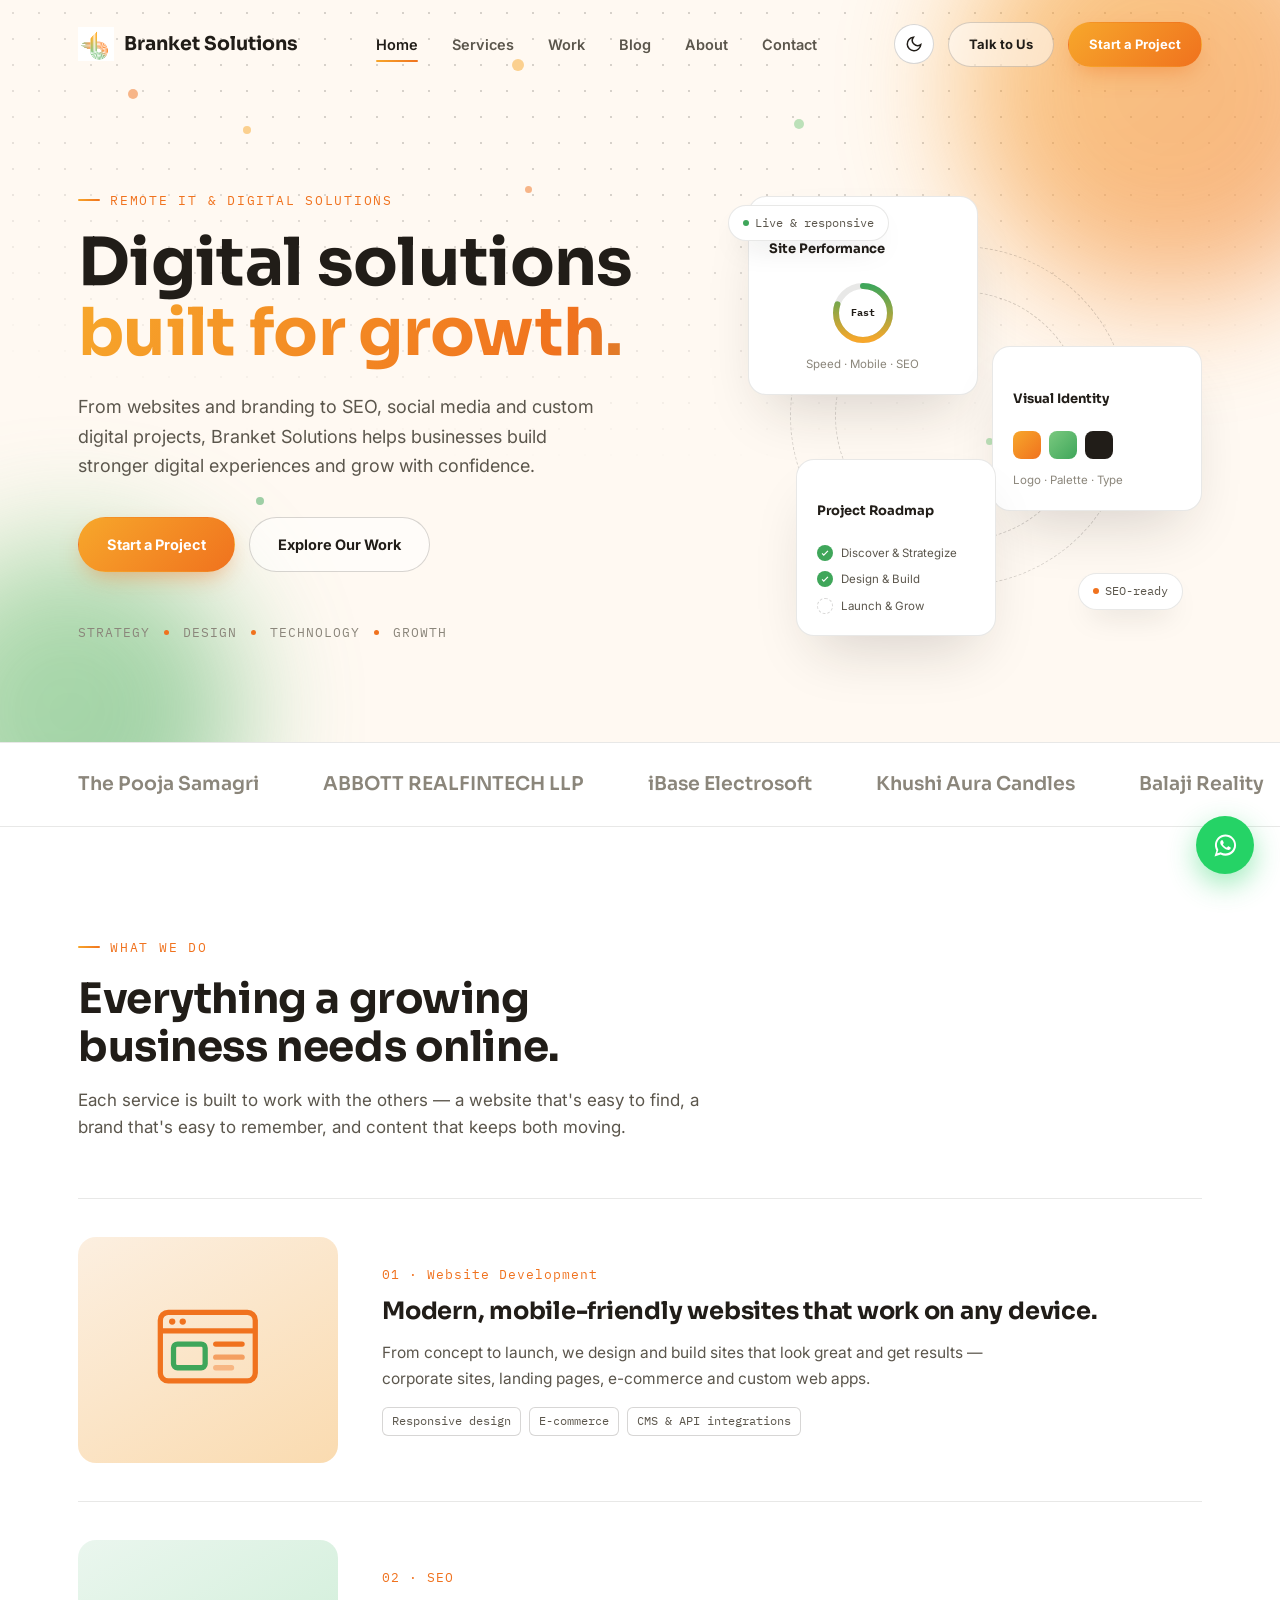
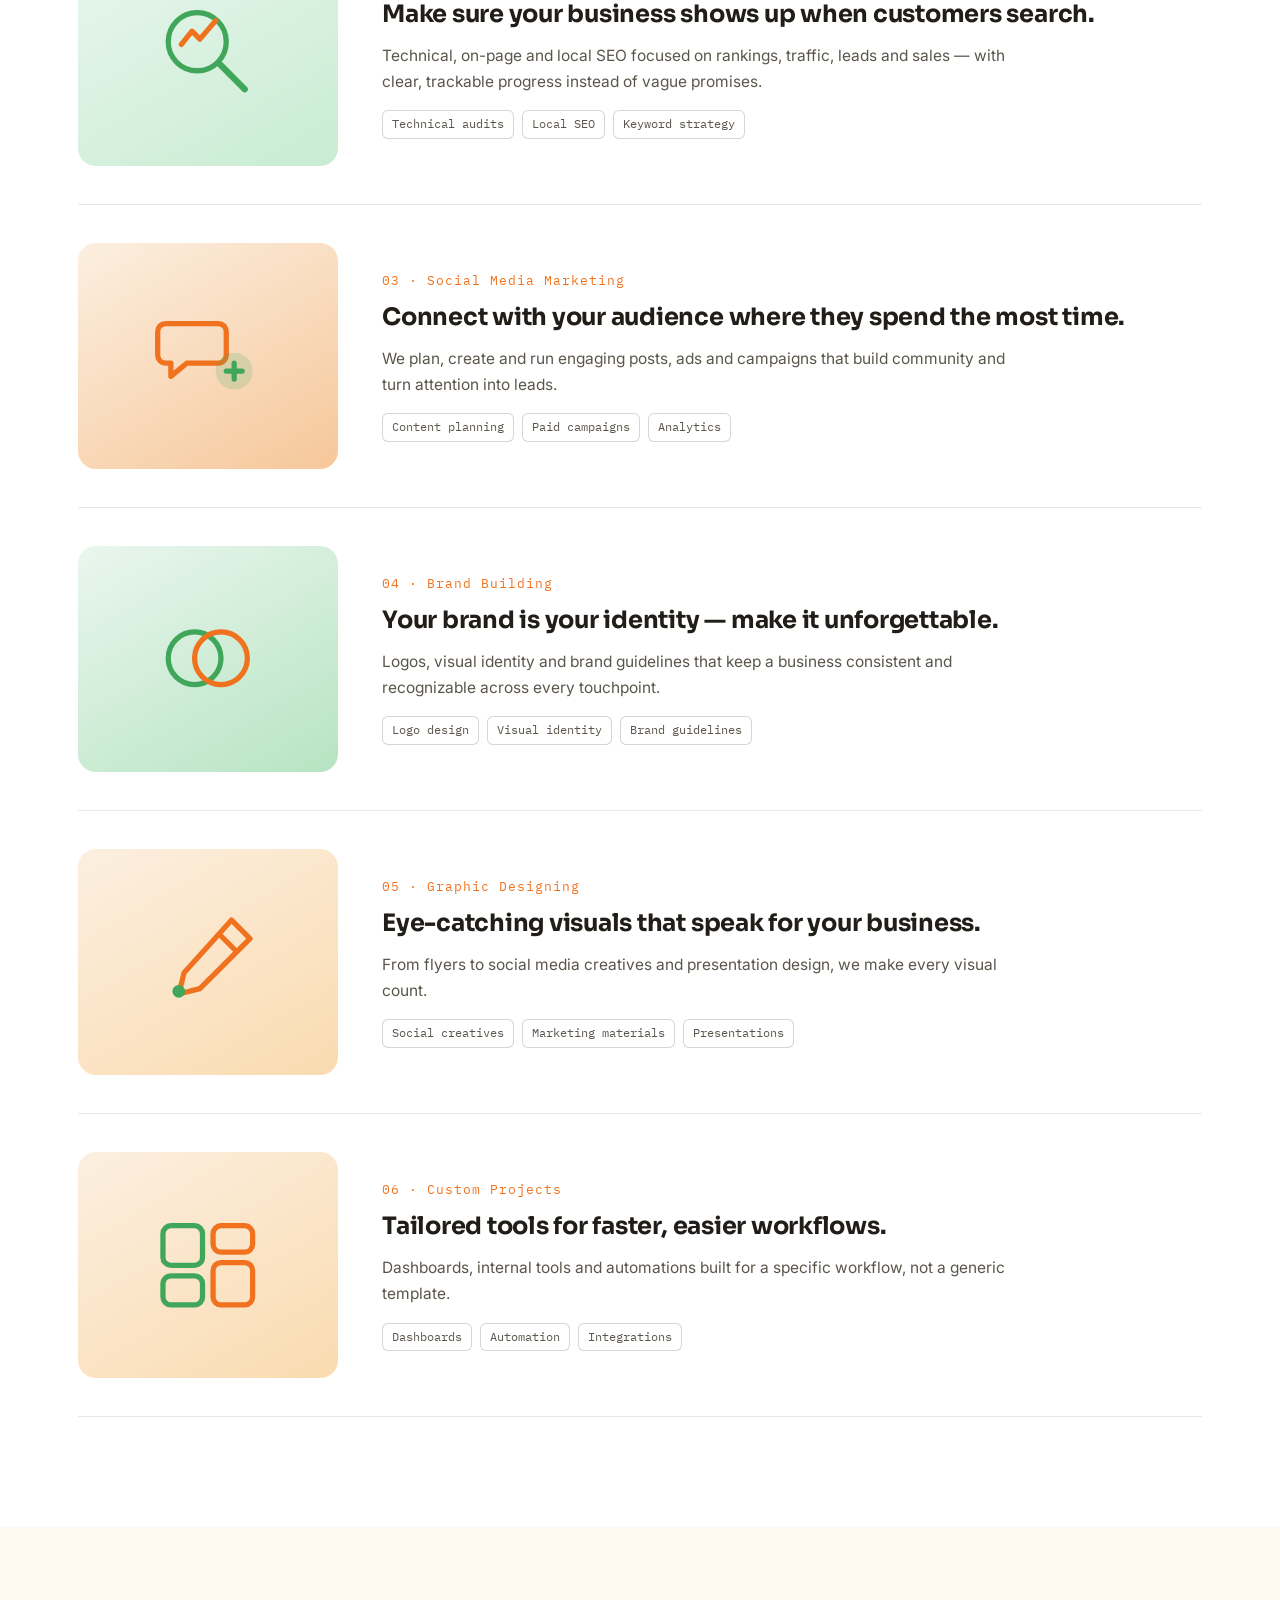
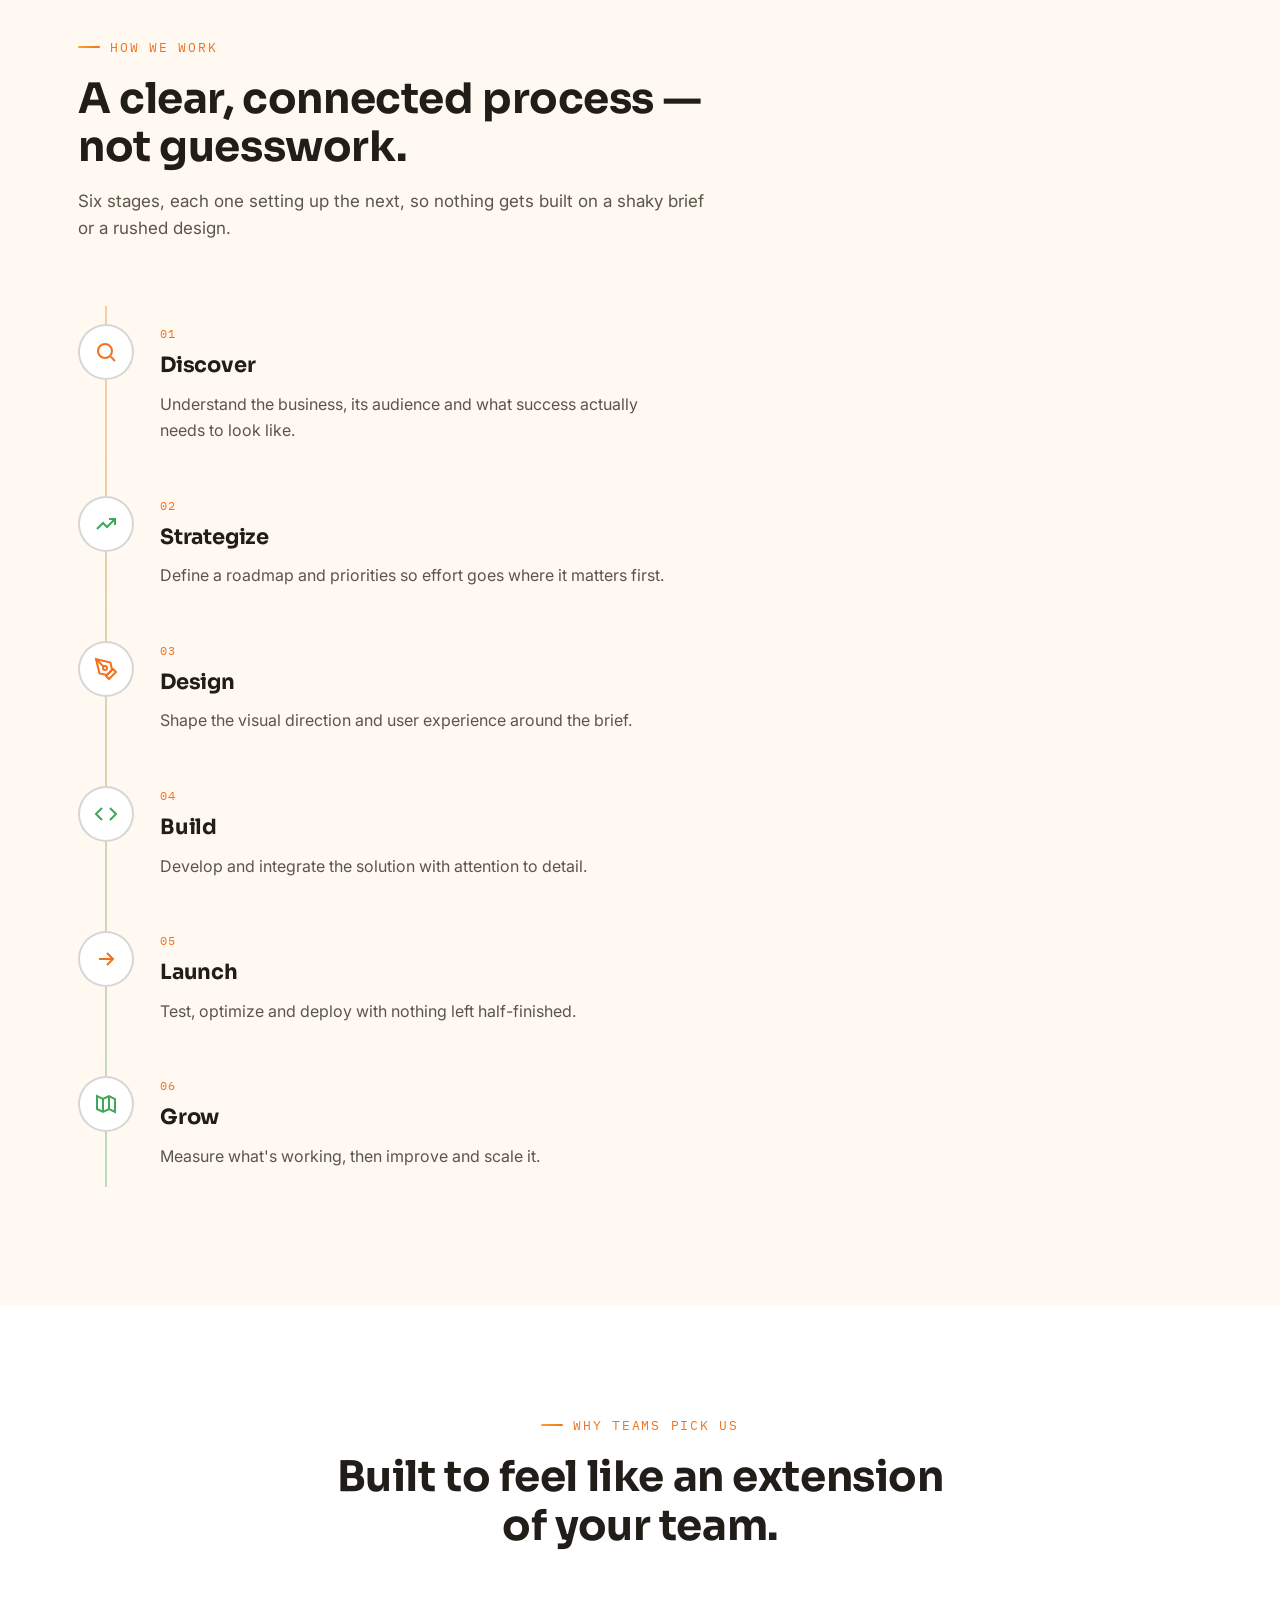
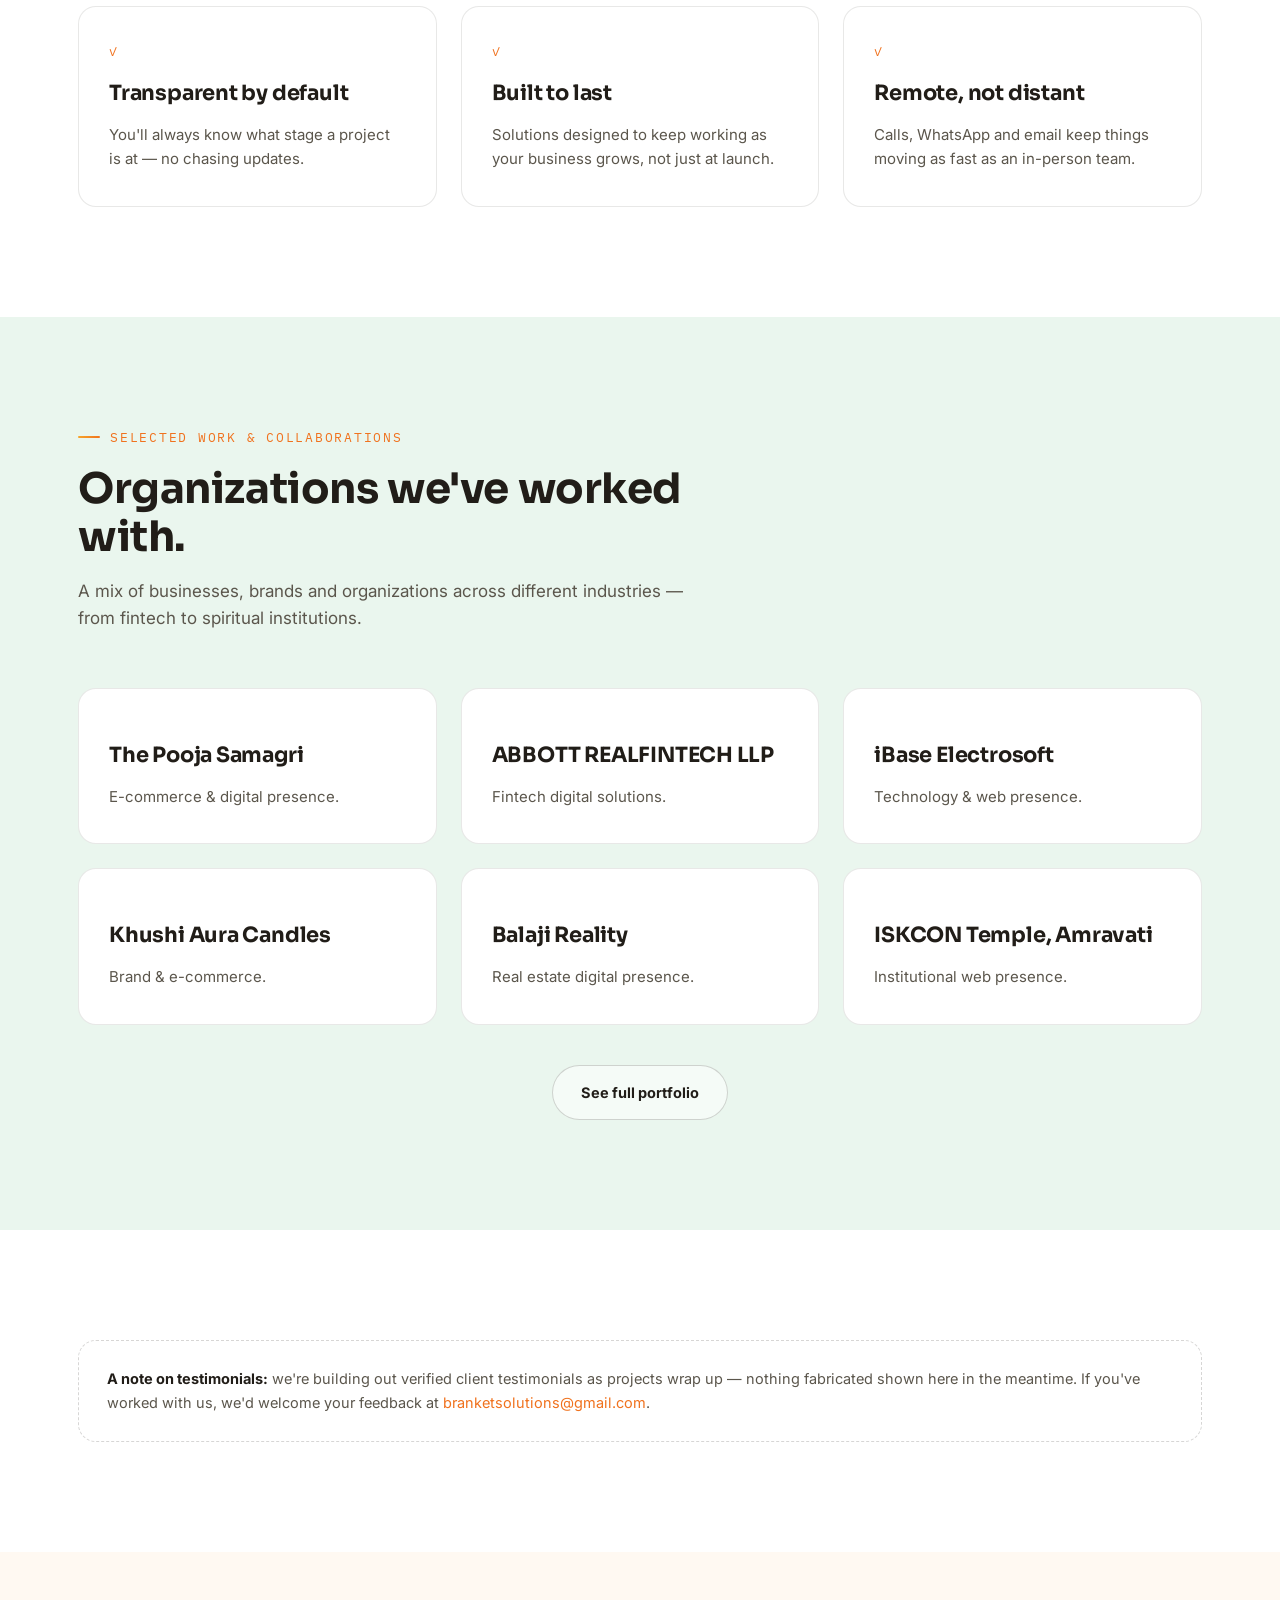
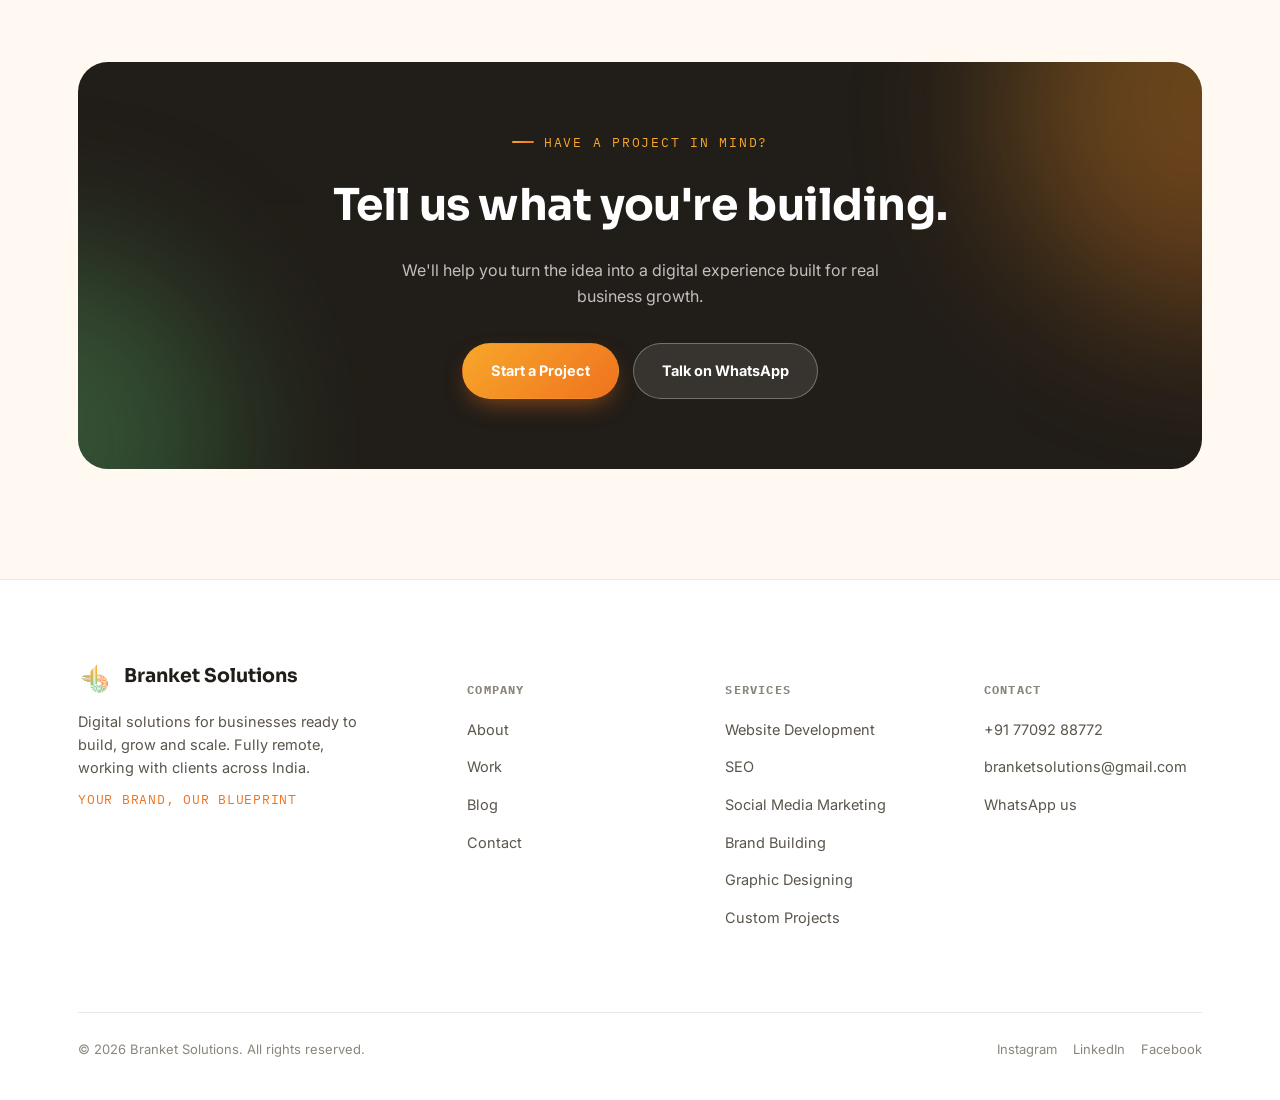
==== commit 0825aa90: "Update logo paths in index.html" ====
--- a/index.html
+++ b/index.html
@@ -5,7 +5,7 @@
 <meta name="viewport" content="width=device-width, initial-scale=1.0">
 <title>Branket Solutions — Digital Solutions Built for Growth</title>
 <meta name="description" content="Branket Solutions is a remote IT and digital solutions company offering website development, SEO, social media marketing, brand building and custom projects.">
-<link rel="icon" type="image/png" href="assets/favicon.png">
+<link rel="icon" type="image/png" href="favicon.png">
 <link rel="stylesheet" href="style.css">
 <meta name="keywords" content="Branket Solutions, website development company, SEO services India, social media marketing agency, brand building, graphic design agency, custom software development, digital marketing agency India, remote IT company">
 <link rel="canonical" href="https://branketsolutions.website/">
@@ -15,12 +15,12 @@
 <meta property="og:title" content="Branket Solutions — Website Development, SEO & Digital Marketing Agency">
 <meta property="og:description" content="Branket Solutions is a remote IT and digital solutions company offering website development, SEO, social media marketing, brand building, graphic designing and custom software projects across India.">
 <meta property="og:url" content="https://branketsolutions.website/">
-<meta property="og:image" content="https://branketsolutions.website/assets/logo.png">
+<meta property="og:image" content="https://branketsolutions.website/logo.png">
 <meta property="og:site_name" content="Branket Solutions">
 <meta name="twitter:card" content="summary_large_image">
 <meta name="twitter:title" content="Branket Solutions — Website Development, SEO & Digital Marketing Agency">
 <meta name="twitter:description" content="Branket Solutions is a remote IT and digital solutions company offering website development, SEO, social media marketing, brand building, graphic designing and custom software projects across India.">
-<meta name="twitter:image" content="https://branketsolutions.website/assets/logo.png">
+<meta name="twitter:image" content="https://branketsolutions.website/logo.png">
 <meta name="theme-color" content="#F0721E">
 <link rel="preconnect" href="https://fonts.googleapis.com">
 <link rel="preconnect" href="https://fonts.gstatic.com" crossorigin>
@@ -32,7 +32,7 @@
   "name": "Branket Solutions",
   "alternateName": "Branket = Brand + Market",
   "url": "https://branketsolutions.website/",
-  "logo": "https://branketsolutions.website/assets/logo.png",
+  "logo": "https://branketsolutions.website/logo.png",
   "slogan": "Your Brand, Our Blueprint",
   "description": "Branket Solutions is a fully remote IT and digital solutions company offering website development, SEO, social media marketing, brand building, graphic designing and custom software projects.",
   "founder": { "@type": "Person", "name": "Piyush Mishra" },
@@ -48,14 +48,14 @@
 </head>
 <body>
 <div class="preloader" role="status" aria-label="Loading">
-  <img src="assets/logo-mark.png" alt="">
+  <img src="logo-mark.png" alt="">
   <div class="loader-bar"><span></span></div>
 </div>
 <div class="scroll-progress"></div>
 
 <nav class="nav">
   <div class="wrap">
-    <a href="index.html" class="brand"><img src="assets/logo-mark.png" alt="Branket Solutions"> Branket Solutions</a>
+    <a href="index.html" class="brand"><img src="logo-mark.png" alt="Branket Solutions"> Branket Solutions</a>
     <div class="nav-links">
       <a href="index.html" class="active">Home</a>
       <a href="services.html">Services</a>
@@ -389,7 +389,7 @@
   <div class="wrap">
     <div class="footer-grid">
       <div class="footer-brand">
-        <a href="index.html" class="brand"><img src="assets/logo-mark.png" alt="Branket Solutions"> Branket Solutions</a>
+        <a href="index.html" class="brand"><img src="logo-mark.png" alt="Branket Solutions"> Branket Solutions</a>
         <p>Digital solutions for businesses ready to build, grow and scale. Fully remote, working with clients across India.</p>
         <p style="margin-top:10px; font-family:var(--f-mono); font-size:12.5px; letter-spacing:0.06em; color:var(--orange); text-transform:uppercase;">Your Brand, Our Blueprint</p>
       </div>
